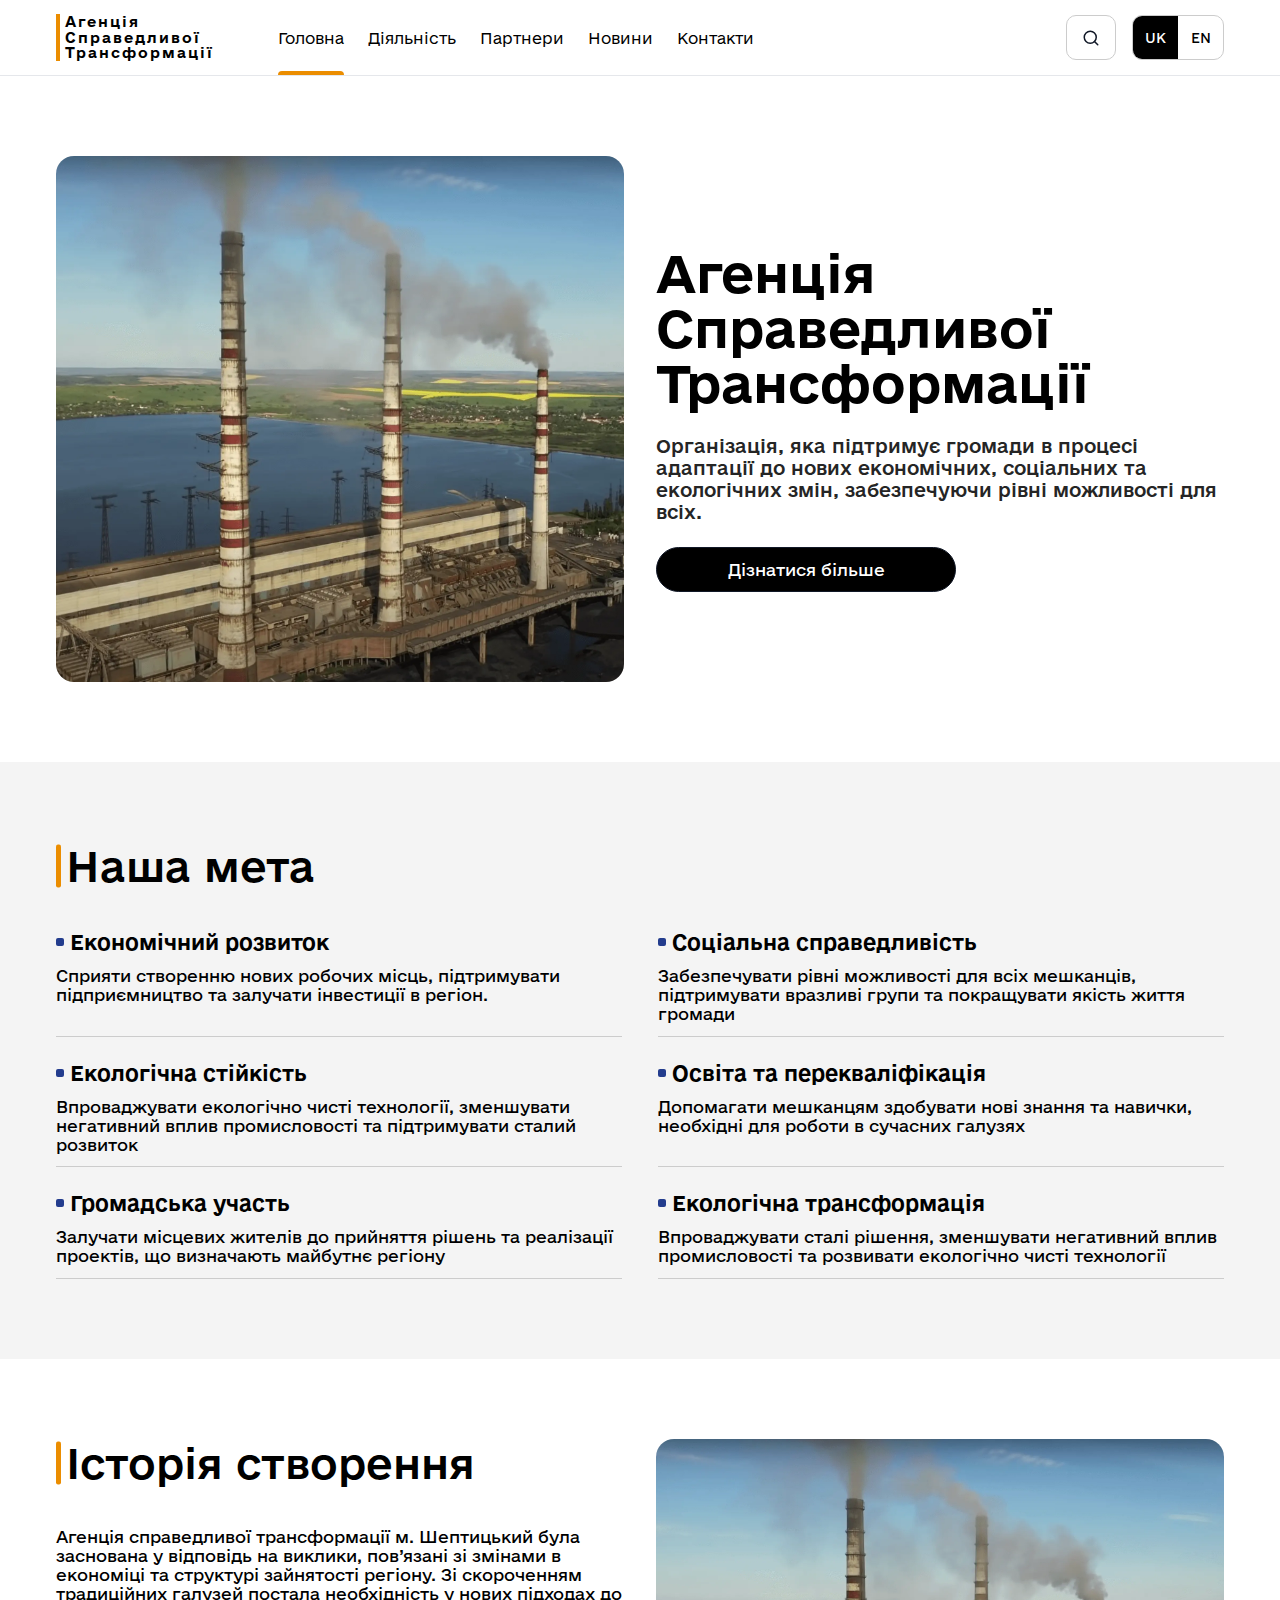
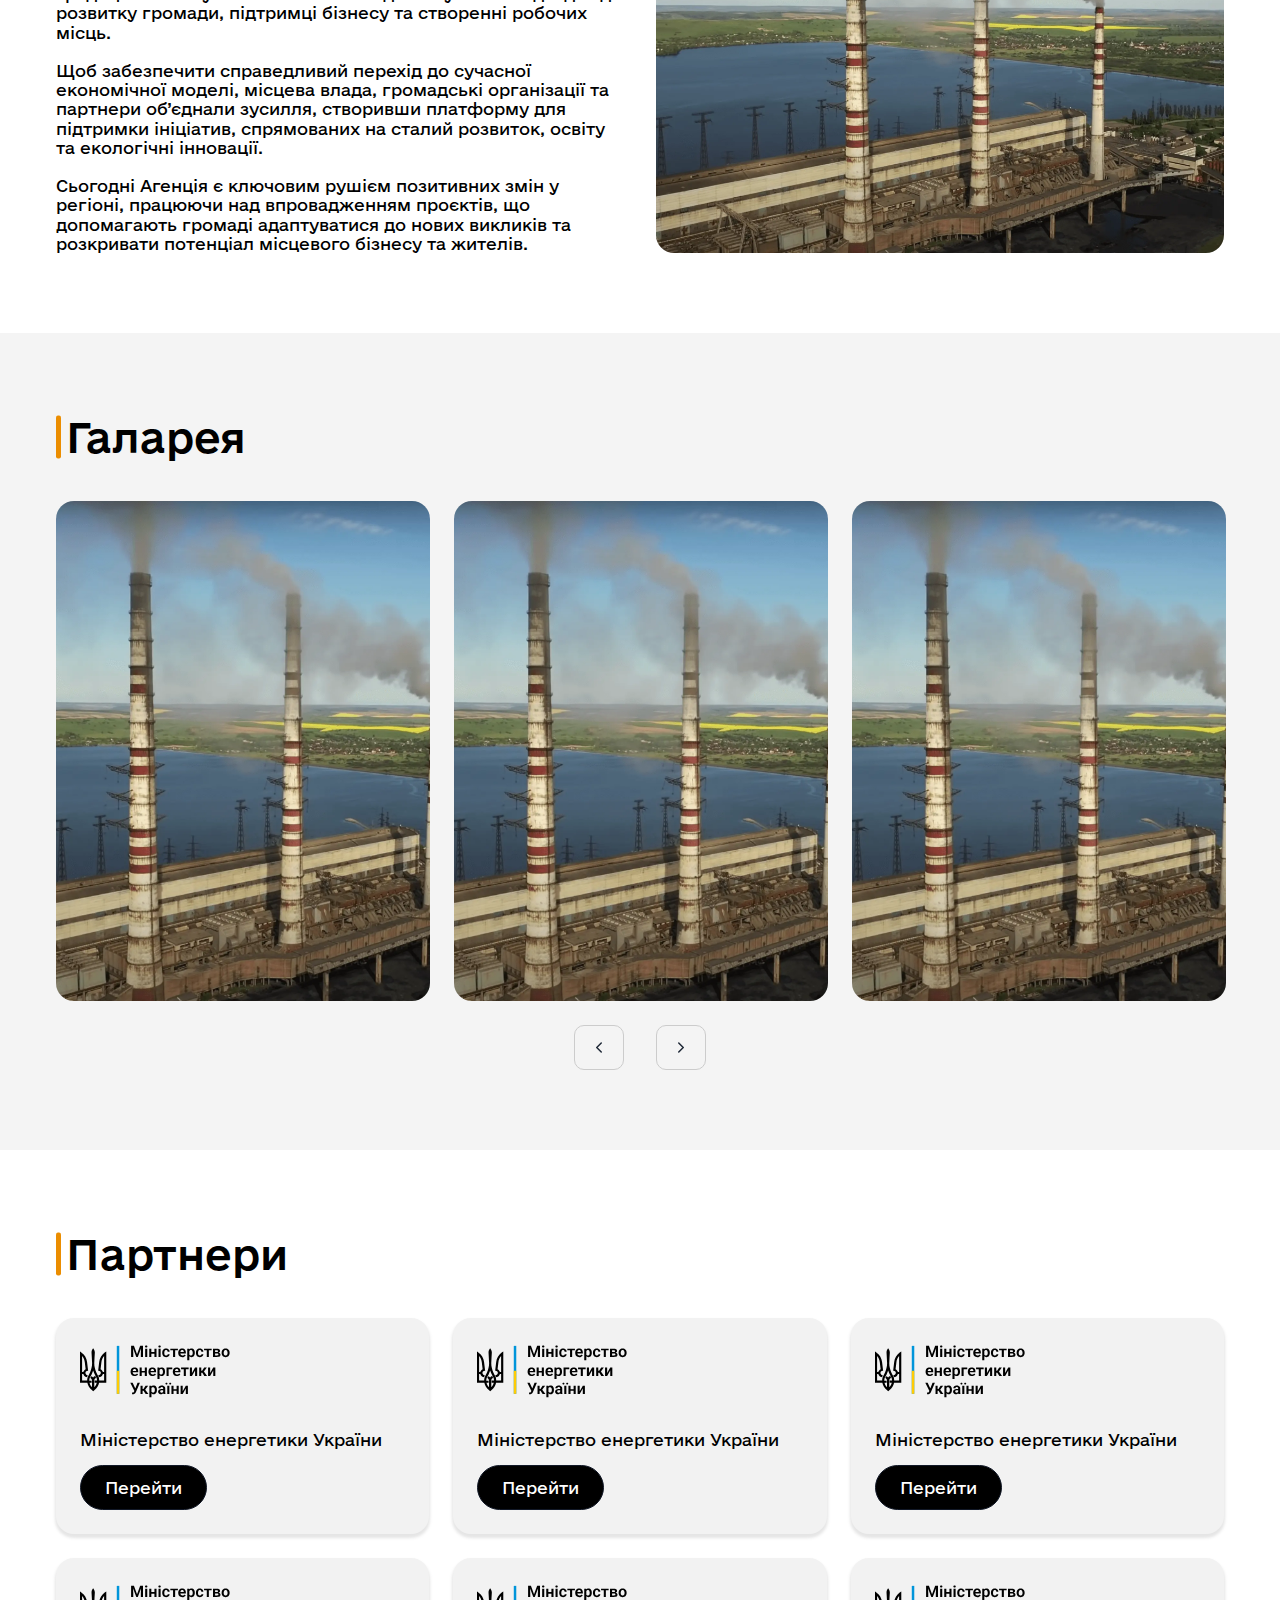
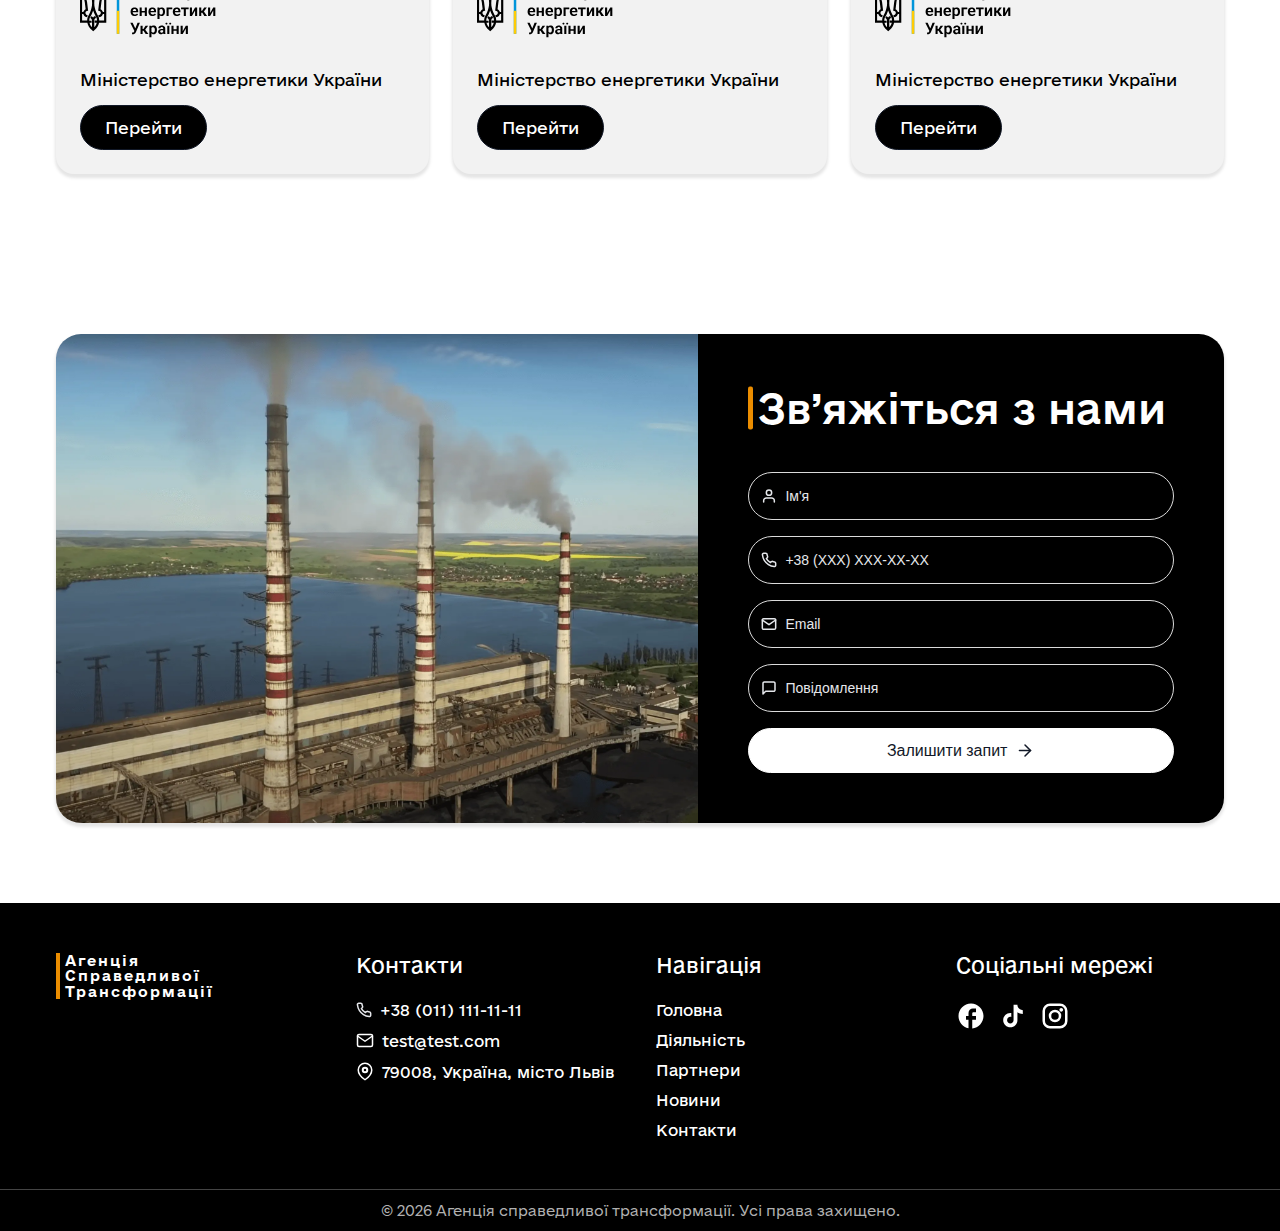
==== index.html @ e2fb33da "+" ====
<!DOCTYPE html>
<html lang="en">
  <head>
    <meta charset="UTF-8" />
    <meta name="viewport" content="width=device-width, initial-scale=1.0" />
    <title>Document</title>
    <link rel="stylesheet" href="./css/main.css" />
    <link
      rel="stylesheet"
      href="https://cdn.jsdelivr.net/npm/@fancyapps/ui@5.0/dist/fancybox/fancybox.css"
    />
  </head>
  <body>
    <header class="header">
      <div class="search-banner">
        <div class="container">
          <form action="">
            <input type="text" placeholder="Введіть ключові слова" />
            <button type="submit">
              <img src="./img/search.svg" alt="" />
            </button>
          </form>
          <div class="close">
            <svg
              xmlns="http://www.w3.org/2000/svg"
              x="0px"
              y="0px"
              width="20"
              height="20"
              viewBox="0 0 50 50"
            >
              <path
                d="M 7.71875 6.28125 L 6.28125 7.71875 L 23.5625 25 L 6.28125 42.28125 L 7.71875 43.71875 L 25 26.4375 L 42.28125 43.71875 L 43.71875 42.28125 L 26.4375 25 L 43.71875 7.71875 L 42.28125 6.28125 L 25 23.5625 Z"
              ></path>
            </svg>
          </div>
        </div>
      </div>
      <div class="container">
        <div class="header-container">
          <div class="left">
            <a href="index.html" class="header-logo">
              Агенція <br />
              Cправедливої <br />
              Трансформації
            </a>
            <nav class="header-nav">
              <ul class="nav-list">
                <li class="nav-item current">
                  <a href="index.html" class="nav-link">Головна</a>
                </li>
                <li class="nav-item">
                  <a href="catalog.html" class="nav-link">Діяльність</a>
                </li>
                <li class="nav-item">
                  <a href="about.html" class="nav-link">Партнери</a>
                </li>
                <li class="nav-item">
                  <a href="about.html" class="nav-link">Новини</a>
                </li>
                <li class="nav-item">
                  <a href="about.html" class="nav-link">Контакти</a>
                </li>
              </ul>
              <div class="mobile-bottom">
                <div class="language-choose">
                  <a href="#" class="lang current">UK</a>
                  <a href="#" class="lang">EN</a>
                </div>
              </div>
            </nav>
          </div>
          <div class="right">
            <button class="search_btn">
              <img src="./img/search.svg" alt="" />
            </button>

            <div class="language-choose">
              <a href="#" class="lang current">UK</a>
              <a href="#" class="lang">EN</a>
            </div>
            <div class="burger-menu">
              <span></span>
            </div>
          </div>
        </div>
      </div>
    </header>
    <section class="hero">
      <div class="container">
        <div
          class="img-card"
          style="background-image: url('./img/hero-img.webp')"
        ></div>
        <div class="right">
          <h2 class="hero-title">
            Агенція <br />
            Справедливої <br />
            Трансформації
          </h2>
          <p class="text_18">
            Організація, яка підтримує громади в процесі адаптації до нових
            економічних, соціальних та екологічних змін, забезпечуючи рівні
            можливості для всіх.
          </p>
          <a href="#" class="btn">Дізнатися більше</a>
        </div>
      </div>
    </section>
    <section class="goal">
      <div class="container">
        <h2 class="section-title">Наша мета</h2>
        <div class="goal-list">
          <div class="goal-item">
            <p class="goal-title title_20">Економічний розвиток</p>
            <p class="goal-txt text_16">
              Сприяти створенню нових робочих місць, підтримувати підприємництво
              та залучати інвестиції в регіон.
            </p>
          </div>
          <div class="goal-item">
            <p class="goal-title title_20">Соціальна справедливість</p>
            <p class="goal-txt text_16">
              Забезпечувати рівні можливості для всіх мешканців, підтримувати
              вразливі групи та покращувати якість життя громади
            </p>
          </div>
          <div class="goal-item">
            <p class="goal-title title_20">Екологічна стійкість</p>
            <p class="goal-txt text_16">
              Впроваджувати екологічно чисті технології, зменшувати негативний
              вплив промисловості та підтримувати сталий розвиток
            </p>
          </div>
          <div class="goal-item">
            <p class="goal-title title_20">Освіта та перекваліфікація</p>
            <p class="goal-txt text_16">
              Допомагати мешканцям здобувати нові знання та навички, необхідні
              для роботи в сучасних галузях
            </p>
          </div>
          <div class="goal-item">
            <p class="goal-title title_20">Громадська участь</p>
            <p class="goal-txt text_16">
              Залучати місцевих жителів до прийняття рішень та реалізації
              проектів, що визначають майбутнє регіону
            </p>
          </div>
          <div class="goal-item">
            <p class="goal-title title_20">Екологічна трансформація</p>
            <p class="goal-txt text_16">
              Впроваджувати сталі рішення, зменшувати негативний вплив
              промисловості та розвивати екологічно чисті технології
            </p>
          </div>
        </div>
      </div>
    </section>
    <section class="history">
      <div class="container">
        <div class="left">
          <h2 class="section-title">Історія створення</h2>
          <p class="text_16">
            Агенція справедливої трансформації м. Шептицький була заснована у
            відповідь на виклики, пов’язані зі змінами в економіці та структурі
            зайнятості регіону. Зі скороченням традиційних галузей постала
            необхідність у нових підходах до розвитку громади, підтримці бізнесу
            та створенні робочих місць. <br /><br />
            Щоб забезпечити справедливий перехід до сучасної економічної моделі,
            місцева влада, громадські організації та партнери об’єднали зусилля,
            створивши платформу для підтримки ініціатив, спрямованих на сталий
            розвиток, освіту та екологічні інновації. <br /><br />
            Сьогодні Агенція є ключовим рушієм позитивних змін у регіоні,
            працюючи над впровадженням проєктів, що допомагають громаді
            адаптуватися до нових викликів та розкривати потенціал місцевого
            бізнесу та жителів.
          </p>
        </div>
        <div
          class="img-card"
          style="background-image: url('./img/hero-img.webp')"
        ></div>
      </div>
    </section>
    <section class="gallery">
      <div class="container">
        <h2 class="section-title">Галарея</h2>
        <div class="gallery-list">
          <a
            href="./img/hero-img.webp"
            data-fancybox="gallery"
            class="gallery-item"
          >
            <img src="./img/hero-img.webp" alt="" />
          </a>
          <a
            href="./img/hero-img.webp"
            data-fancybox="gallery"
            class="gallery-item"
          >
            <img src="./img/hero-img.webp" alt="" />
          </a>
          <a
            href="./img/hero-img.webp"
            data-fancybox="gallery"
            class="gallery-item"
          >
            <img src="./img/hero-img.webp" alt="" />
          </a>
          <a
            href="./img/hero-img.webp"
            data-fancybox="gallery"
            class="gallery-item"
          >
            <img src="./img/hero-img.webp" alt="" />
          </a>
        </div>
        <div class="slider-navigation">
          <div class="prev">
            <svg
              xmlns="http://www.w3.org/2000/svg"
              width="18"
              height="19"
              viewBox="0 0 18 19"
              fill="none"
            >
              <path
                d="M11.25 14L6.75 9.5L11.25 5"
                stroke="#1F2937"
                stroke-width="1.5"
                stroke-linecap="round"
                stroke-linejoin="round"
              />
            </svg>
          </div>
          <div class="next">
            <svg
              xmlns="http://www.w3.org/2000/svg"
              width="18"
              height="19"
              viewBox="0 0 18 19"
              fill="none"
            >
              <path
                d="M6.75 14L11.25 9.5L6.75 5"
                stroke="#1F2937"
                stroke-width="1.5"
                stroke-linecap="round"
                stroke-linejoin="round"
              />
            </svg>
          </div>
        </div>
      </div>
    </section>
    <section class="partners">
      <div class="container">
        <h2 class="section-title">Партнери</h2>
        <div class="partners-list">
          <div class="partners-item">
            <div class="icon">
              <img src="./img/logo-meu-black-ua.svg" alt="" />
            </div>
            <p class="title_18">Міністерство енергетики України</p>
            <a href="" class="btn">Перейти</a>
          </div>
          <div class="partners-item">
            <div class="icon">
              <img src="./img/logo-meu-black-ua.svg" alt="" />
            </div>
            <p class="title_18">Міністерство енергетики України</p>
            <a href="" class="btn">Перейти</a>
          </div>
          <div class="partners-item">
            <div class="icon">
              <img src="./img/logo-meu-black-ua.svg" alt="" />
            </div>
            <p class="title_18">Міністерство енергетики України</p>
            <a href="" class="btn">Перейти</a>
          </div>
          <div class="partners-item">
            <div class="icon">
              <img src="./img/logo-meu-black-ua.svg" alt="" />
            </div>
            <p class="title_18">Міністерство енергетики України</p>
            <a href="" class="btn">Перейти</a>
          </div>
          <div class="partners-item">
            <div class="icon">
              <img src="./img/logo-meu-black-ua.svg" alt="" />
            </div>
            <p class="title_18">Міністерство енергетики України</p>
            <a href="" class="btn">Перейти</a>
          </div>
          <div class="partners-item">
            <div class="icon">
              <img src="./img/logo-meu-black-ua.svg" alt="" />
            </div>
            <p class="title_18">Міністерство енергетики України</p>
            <a href="" class="btn">Перейти</a>
          </div>
        </div>
      </div>
    </section>
    <section class="contactUs">
      <div class="container">
        <div class="wrapper">
          <div
            class="img-card"
            style="background-image: url(./img/hero-img.webp)"
          ></div>
          <div class="form-wrapper">
            <h2 class="section-title">Зв’яжіться з нами</h2>
            <form action="" class="contactForm" id="main-form">
              <div class="input-wrapper">
                <input
                  type="text"
                  placeholder="Ім'я"
                  name="name"
                  id="name"
                  required
                />
                <svg
                  xmlns="http://www.w3.org/2000/svg"
                  width="16"
                  height="16"
                  viewBox="0 0 16 16"
                  fill="none"
                >
                  <path
                    d="M13.3327 14V12.6667C13.3327 11.9594 13.0517 11.2811 12.5516 10.781C12.0515 10.281 11.3733 10 10.666 10H5.33268C4.62544 10 3.94716 10.281 3.44706 10.781C2.94697 11.2811 2.66602 11.9594 2.66602 12.6667V14"
                    stroke="#E5E7EB"
                    stroke-width="1.5"
                    stroke-linecap="round"
                    stroke-linejoin="round"
                  />
                  <path
                    d="M8.00065 7.33333C9.47341 7.33333 10.6673 6.13943 10.6673 4.66667C10.6673 3.19391 9.47341 2 8.00065 2C6.52789 2 5.33398 3.19391 5.33398 4.66667C5.33398 6.13943 6.52789 7.33333 8.00065 7.33333Z"
                    stroke="#E5E7EB"
                    stroke-width="1.5"
                    stroke-linecap="round"
                    stroke-linejoin="round"
                  />
                </svg>
              </div>
              <div class="input-wrapper">
                <input
                  type="tel"
                  name="phone"
                  id="tel"
                  class="phoneInput"
                  required
                  placeholder="+38 (XXX) XXX-XX-XX"
                />
                <svg
                  xmlns="http://www.w3.org/2000/svg"
                  width="16"
                  height="16"
                  viewBox="0 0 16 16"
                  fill="none"
                >
                  <path
                    d="M14.6669 11.28V13.28C14.6677 13.4657 14.6297 13.6494 14.5553 13.8195C14.4809 13.9897 14.3718 14.1424 14.235 14.2679C14.0982 14.3934 13.9367 14.489 13.7608 14.5485C13.5849 14.6079 13.3985 14.63 13.2136 14.6133C11.1622 14.3904 9.19161 13.6894 7.46028 12.5667C5.8495 11.5431 4.48384 10.1774 3.46028 8.56665C2.3336 6.82745 1.63244 4.84731 1.41361 2.78665C1.39695 2.60229 1.41886 2.41649 1.47795 2.24107C1.53703 2.06564 1.63199 1.90444 1.75679 1.76773C1.88159 1.63102 2.03348 1.52179 2.20281 1.447C2.37213 1.37221 2.55517 1.33349 2.74028 1.33332H4.74028C5.06382 1.33013 5.37748 1.4447 5.62279 1.65567C5.8681 1.86664 6.02833 2.15961 6.07361 2.47998C6.15803 3.12003 6.31458 3.74847 6.54028 4.35332C6.62998 4.59193 6.64939 4.85126 6.59622 5.10057C6.54305 5.34988 6.41952 5.57872 6.24028 5.75998L5.39361 6.60665C6.34265 8.27568 7.72458 9.65761 9.39361 10.6067L10.2403 9.75998C10.4215 9.58074 10.6504 9.45722 10.8997 9.40405C11.149 9.35088 11.4083 9.37029 11.6469 9.45998C12.2518 9.68568 12.8802 9.84224 13.5203 9.92665C13.8441 9.97234 14.1399 10.1355 14.3513 10.385C14.5627 10.6345 14.6751 10.953 14.6669 11.28Z"
                    stroke="#E5E7EB"
                    stroke-width="1.5"
                    stroke-linecap="round"
                    stroke-linejoin="round"
                  />
                </svg>
              </div>
              <div class="input-wrapper">
                <input
                  id="email"
                  class="input"
                  autocomplete="off"
                  type="text"
                  placeholder="Email"
                />
                <svg
                  xmlns="http://www.w3.org/2000/svg"
                  width="16"
                  height="16"
                  viewBox="0 0 16 16"
                  fill="none"
                >
                  <path
                    d="M2.66732 2.66675H13.334C14.0673 2.66675 14.6673 3.26675 14.6673 4.00008V12.0001C14.6673 12.7334 14.0673 13.3334 13.334 13.3334H2.66732C1.93398 13.3334 1.33398 12.7334 1.33398 12.0001V4.00008C1.33398 3.26675 1.93398 2.66675 2.66732 2.66675Z"
                    stroke="#E5E7EB"
                    stroke-width="1.5"
                    stroke-linecap="round"
                    stroke-linejoin="round"
                  />
                  <path
                    d="M14.6673 4L8.00065 8.66667L1.33398 4"
                    stroke="#E5E7EB"
                    stroke-width="1.5"
                    stroke-linecap="round"
                    stroke-linejoin="round"
                  />
                </svg>
              </div>
              <div class="input-wrapper">
                <input type="text" placeholder="Повідомлення" />
                <svg
                  xmlns="http://www.w3.org/2000/svg"
                  width="16"
                  height="16"
                  viewBox="0 0 16 16"
                  fill="none"
                >
                  <path
                    d="M14 10C14 10.3536 13.8595 10.6928 13.6095 10.9428C13.3594 11.1929 13.0203 11.3333 12.6667 11.3333H4.66667L2 14V3.33333C2 2.97971 2.14048 2.64057 2.39052 2.39052C2.64057 2.14048 2.97971 2 3.33333 2H12.6667C13.0203 2 13.3594 2.14048 13.6095 2.39052C13.8595 2.64057 14 2.97971 14 3.33333V10Z"
                    stroke="#E5E7EB"
                    stroke-width="1.5"
                    stroke-linecap="round"
                    stroke-linejoin="round"
                  />
                </svg>
              </div>
              <button class="btn white" type="submit">
                Залишити запит
                <svg
                  xmlns="http://www.w3.org/2000/svg"
                  width="20"
                  height="19"
                  viewBox="0 0 20 19"
                  fill="none"
                >
                  <path
                    d="M4.45898 9.5H15.5423"
                    stroke="#111827"
                    stroke-width="1.5"
                    stroke-linecap="round"
                    stroke-linejoin="round"
                  />
                  <path
                    d="M10 3.95825L15.5417 9.49992L10 15.0416"
                    stroke="#111827"
                    stroke-width="1.5"
                    stroke-linecap="round"
                    stroke-linejoin="round"
                  />
                </svg>
              </button>
            </form>
          </div>
        </div>
      </div>
    </section>
    <footer class="footer">
      <div class="container">
        <div class="wrapper">
          <div class="col">
            <a href="index.html" class="logo">
              Агенція <br />
              Cправедливої <br />
              Трансформації
            </a>
          </div>
          <div class="col">
            <p class="title_18">Контакти</p>
            <div class="contact-list list">
              <a href="tel:7987654654" class="contact-item"
                ><img src="./img/phone.svg" alt="" /> +38 (011) 111-11-11</a
              >
              <a href="mailto:test@test.com" class="contact-item"
                ><img src="./img/mail.svg" alt="" /> test@test.com</a
              >
              <a href="#" class="contact-item"
                ><img src="./img/pin.svg" alt="" />79008, Україна, місто
                Львів</a
              >
            </div>
          </div>
          <div class="col">
            <p class="title_18">Навігація</p>
            <div class="footer-nav list">
              <a href="index.html" class="footer-nav_link">Головна</a
              ><a href="activity.html" class="footer-nav_link">Діяльність</a
              ><a href="partners.html" class="footer-nav_link">Партнери</a
              ><a href="news.html" class="footer-nav_link">Новини</a>
              <a href="contacts.html" class="footer-nav_link">Контакти</a>
            </div>
          </div>
          <div class="col">
            <p class="title_18">Соціальні мережі</p>
            <div class="soc-list">
              <a href="#" class="soc-item">
                <img src="./img/facebook.svg" alt="" />
              </a>
              <a href="#" class="soc-item">
                <img src="./img/tiktok.svg" alt="" />
              </a>
              <a href="#" class="soc-item">
                <img src="./img/instagram.svg" alt="" />
              </a>
            </div>
          </div>
        </div>
      </div>
      <div class="copyright">
        © <span class="copyright-year"></span> Агенція справедливої
        трансформації. Усі права захищено.
      </div>
    </footer>
    <script src="./js/jquery.min.js"></script>
    <script src="./js/slick.min.js"></script>
    <script src="./js/just-validate.production.min.js"></script>
    <script src="./js/fancybox.umd.js"></script>
    <script src="./js/main.js"></script>
  </body>
</html>
---- css/main.css ----
@charset "UTF-8";
@font-face {
  font-family: "e-Ukraine";
  src: url("../fonts/e-Ukraine/e-Ukraine-Regular.otf") format("opentype");
  font-weight: normal;
  font-style: normal;
}
@font-face {
  font-family: "e-Ukraine";
  src: url("../fonts/e-Ukraine/e-Ukraine-Bold.otf") format("opentype");
  font-weight: bold;
  font-style: normal;
}
@font-face {
  font-family: "e-Ukraine";
  src: url("../fonts/e-Ukraine/e-Ukraine-Light.otf") format("opentype");
  font-weight: 300;
  font-style: normal;
}
@font-face {
  font-family: "e-Ukraine";
  src: url("../fonts/e-Ukraine/e-Ukraine-Medium.otf") format("opentype");
  font-weight: 500;
  font-style: normal;
}
@font-face {
  font-family: "e-Ukraine";
  src: url("../fonts/e-Ukraine/e-Ukraine-Thin.otf") format("opentype");
  font-weight: 100;
  font-style: normal;
}
@font-face {
  font-family: "e-Ukraine";
  src: url("../fonts/e-Ukraine/e-Ukraine-UltraLight.otf") format("opentype");
  font-weight: 200;
  font-style: normal;
}
/* Підключаємо шрифти e-Ukraine Head */
@font-face {
  font-family: "e-Ukraine Head";
  src: url("../fonts/e-Ukraine Head/e-UkraineHead-Regular.otf") format("opentype");
  font-weight: normal;
  font-style: normal;
}
@font-face {
  font-family: "e-Ukraine Head";
  src: url("../fonts/e-Ukraine Head/e-UkraineHead-Bold.otf") format("opentype");
  font-weight: bold;
  font-style: normal;
}
@font-face {
  font-family: "e-Ukraine Head";
  src: url("../fonts/e-Ukraine Head/e-UkraineHead-Light.otf") format("opentype");
  font-weight: 300;
  font-style: normal;
}
@font-face {
  font-family: "e-Ukraine Head";
  src: url("../fonts/e-Ukraine Head/e-UkraineHead-Medium.otf") format("opentype");
  font-weight: 500;
  font-style: normal;
}
@font-face {
  font-family: "e-Ukraine Head";
  src: url("../fonts/e-Ukraine Head/e-UkraineHead-Thin.otf") format("opentype");
  font-weight: 100;
  font-style: normal;
}
@font-face {
  font-family: "e-Ukraine Head";
  src: url("../fonts/e-Ukraine Head/e-UkraineHead-UltraLight.otf") format("opentype");
  font-weight: 200;
  font-style: normal;
}
:root {
  --accent-color1: #eb8d00;
  --accent-color2: #000;
  --blue: #243052;
}

*,
::before,
::after {
  -webkit-box-sizing: border-box;
          box-sizing: border-box;
}

html {
  scroll-behavior: smooth;
}
html.lock {
  overflow: hidden;
}

body {
  font-family: "e-Ukraine", sans-serif;
  margin: 0;
  overflow-x: hidden;
  background-color: #fff;
  min-height: 100vh;
}
body.lock {
  overflow: hidden;
}

ul,
ol {
  list-style: none;
  margin: 0;
  padding: 0;
}

p {
  padding: 0;
  margin: 0;
  cursor: default;
}

a {
  text-decoration: none;
  cursor: pointer;
}

h1,
h2,
h3 {
  margin: 0;
  font-family: inherit;
}

img {
  display: block;
}

.container {
  max-width: 1424px;
  width: 100%;
  padding: 0px 56px;
  margin: 0 auto;
}
@media screen and (max-width: 1024px) {
  .container {
    padding: 0px 32px;
  }
}
@media screen and (max-width: 768px) {
  .container {
    padding: 0px 16px;
  }
}

section {
  padding: 80px 0;
}
@media screen and (max-width: 1024px) {
  section {
    padding: 60px 0;
  }
}
@media screen and (max-width: 768px) {
  section {
    padding: 48px 0;
  }
}

.btn {
  background-color: #000000;
  color: #fff;
  font-size: 16px;
  font-style: normal;
  font-weight: 400;
  line-height: normal;
  padding: 12px 24px;
  border-radius: 100px;
  display: -webkit-box;
  display: -ms-flexbox;
  display: flex;
  -webkit-box-pack: center;
      -ms-flex-pack: center;
          justify-content: center;
  -webkit-box-align: center;
      -ms-flex-align: center;
          align-items: center;
  text-align: center;
  gap: 8px;
  -webkit-transition: all 0.1s linear;
  transition: all 0.1s linear;
  border: 1px solid #111827;
  cursor: pointer;
}
.btn path {
  -webkit-transition: all 0.1s linear;
  transition: all 0.1s linear;
}
.btn:hover {
  background-color: #fff;
  color: #111827;
}
.btn:hover path {
  stroke: #111827;
}
.btn.white {
  background-color: #fff;
  color: #111827;
  border: 1px solid #fff;
}
.btn.white:hover {
  background-color: transparent;
  color: #fff;
}
.btn.white:hover path {
  stroke: #fff;
}
.btn.clear {
  background-color: transparent;
  color: #111827;
  border: 1px solid #111827;
  font-weight: 600;
}
.btn.clear:hover {
  background-color: 111827;
  color: #fff;
}
.btn.clear:hover path {
  stroke: #fff;
}

.slider-navigation {
  display: -webkit-box;
  display: -ms-flexbox;
  display: flex;
  gap: 32px;
  -webkit-box-pack: center;
      -ms-flex-pack: center;
          justify-content: center;
  -webkit-box-align: center;
      -ms-flex-align: center;
          align-items: center;
  margin-top: 24px;
}
@media screen and (max-width: 768px) {
  .slider-navigation {
    -webkit-box-pack: justify;
        -ms-flex-pack: justify;
            justify-content: space-between;
  }
}
.slider-navigation .prev,
.slider-navigation .next {
  width: 50px;
  height: 45px;
  background-color: rgba(255, 255, 255, 0);
  border-radius: 10px;
  display: -webkit-box;
  display: -ms-flexbox;
  display: flex;
  -webkit-box-align: center;
      -ms-flex-align: center;
          align-items: center;
  -webkit-box-pack: center;
      -ms-flex-pack: center;
          justify-content: center;
  cursor: pointer;
  border: 1px solid #ccc;
  -webkit-transition: all 0.1s linear;
  transition: all 0.1s linear;
}
.slider-navigation .prev:hover,
.slider-navigation .next:hover {
  border: 1px solid #000000;
}
.slider {
  position: relative;
}

/* Слайдер */
/* Слайдер запущен */
/* Слайдер с точками */
/* Ограничивающая оболочка */
.slick-list {
  overflow: hidden;
}

/* Лента слайдов */
.slick-track {
  display: -webkit-box;
  display: -ms-flexbox;
  display: flex;
}

/* Слайд */
/* Слайд активный (показывается) */
/* Слайд основной */
/* Слайд по центру */
/* Клонированный слайд */
/* Стрелка */
/* Стрелка влево */
/* Стрелка вправо */
/* Стрелка не активная */
.slick-dots {
  display: -webkit-box;
  display: -ms-flexbox;
  display: flex;
  gap: 8px;
  -webkit-box-pack: center;
      -ms-flex-pack: center;
          justify-content: center;
}

.slick-dots li {
  height: 12px;
}

.slick-dots button {
  font-size: 0;
  width: 12px;
  height: 12px;
  padding: 0;
  background-color: #e1e1e1;
  border: 1px solid #ffffff;
  display: block;
  border-radius: 50%;
}

/* Активная точка */
.slick-dots li.slick-active button {
  background-color: var(--accent-color1);
}

.text_18 {
  font-size: 18px;
  font-weight: 500;
  color: #252525;
  line-height: normal;
}

.text_16 {
  font-size: 16px;
  line-height: 120%;
}

.title_20 {
  font-size: 20px;
  font-weight: 500;
}
@media screen and (max-width: 768px) {
  .title_20 {
    font-size: 18px;
  }
}

.section-title {
  font-size: 40px;
  font-weight: 500;
  position: relative;
  padding-left: 10px;
  margin-bottom: 40px;
}
@media screen and (max-width: 768px) {
  .section-title {
    margin-bottom: 32px;
  }
}
.section-title::before {
  content: "";
  width: 5px;
  height: 90%;
  background-color: var(--accent-color1);
  position: absolute;
  left: 0;
  top: 50%;
  -webkit-transform: translateY(-50%);
          transform: translateY(-50%);
  border-radius: 2px;
}
@media screen and (max-width: 768px) {
  .section-title {
    font-size: 28px;
  }
  .section-title::before {
    width: 4px;
  }
}

.header {
  position: sticky;
  top: 0;
  width: 100%;
  background: #fff;
  -webkit-backdrop-filter: blur(16px);
          backdrop-filter: blur(16px);
  z-index: 1000;
  -webkit-transition: all 0.5s ease;
  transition: all 0.5s ease;
  border-bottom: 1px solid var(--Grey-Grey-48, #e5e7eb);
}
.header .search-banner {
  background-color: #161616;
  max-height: 0px;
  overflow: hidden;
  padding: 0;
  -webkit-transition: all 0.4s linear;
  transition: all 0.4s linear;
}
.header .search-banner.open {
  max-height: 100px;
  padding: 0;
  padding: 12px 0;
}
.header .search-banner .container {
  display: -webkit-box;
  display: -ms-flexbox;
  display: flex;
  -webkit-box-pack: center;
      -ms-flex-pack: center;
          justify-content: center;
  -webkit-box-align: center;
      -ms-flex-align: center;
          align-items: center;
  position: relative;
}
.header .search-banner .container form {
  display: -webkit-box;
  display: -ms-flexbox;
  display: flex;
  -webkit-box-pack: center;
      -ms-flex-pack: center;
          justify-content: center;
  display: flex;
  width: 100%;
}
@media screen and (max-width: 1024px) {
  .header .search-banner .container form {
    -webkit-box-pack: start;
        -ms-flex-pack: start;
            justify-content: flex-start;
  }
}
.header .search-banner .container form input {
  border: 0;
  border-radius: 10px 0 0 10px;
  padding: 0 16px;
  width: 100%;
  max-width: 500px;
}
.header .search-banner .container form input::-webkit-input-placeholder {
  color: #717171;
  font-family: inherit;
  font-size: 14px;
}
.header .search-banner .container form input::-moz-placeholder {
  color: #717171;
  font-family: inherit;
  font-size: 14px;
}
.header .search-banner .container form input:-ms-input-placeholder {
  color: #717171;
  font-family: inherit;
  font-size: 14px;
}
.header .search-banner .container form input::-ms-input-placeholder {
  color: #717171;
  font-family: inherit;
  font-size: 14px;
}
.header .search-banner .container form input::placeholder {
  color: #717171;
  font-family: inherit;
  font-size: 14px;
}
@media screen and (max-width: 1024px) {
  .header .search-banner .container form input {
    width: 75%;
  }
}
.header .search-banner .container form button {
  height: 40px;
  width: 40px;
  padding: 0;
  border: 0;
  display: -webkit-box;
  display: -ms-flexbox;
  display: flex;
  -webkit-box-align: center;
      -ms-flex-align: center;
          align-items: center;
  -webkit-box-pack: center;
      -ms-flex-pack: center;
          justify-content: center;
  background-color: #ebebeb;
  cursor: pointer;
  border-radius: 0 10px 10px 0;
}
.header .search-banner .container .close {
  width: 40px;
  height: 40px;
  display: -webkit-box;
  display: -ms-flexbox;
  display: flex;
  -webkit-box-align: center;
      -ms-flex-align: center;
          align-items: center;
  -webkit-box-pack: center;
      -ms-flex-pack: center;
          justify-content: center;
  position: absolute;
  cursor: pointer;
  right: 56px;
  border: 1px solid rgba(255, 255, 255, 0.4549019608);
  border-radius: 10px;
}
.header .search-banner .container .close svg {
  fill: #fff;
}
@media screen and (max-width: 1024px) {
  .header .search-banner .container .close {
    right: 16px;
  }
}
.header .header-container {
  display: -webkit-box;
  display: -ms-flexbox;
  display: flex;
  -webkit-box-align: center;
      -ms-flex-align: center;
          align-items: center;
  -webkit-box-pack: justify;
      -ms-flex-pack: justify;
          justify-content: space-between;
  height: 75px;
}
@media screen and (max-width: 1024px) {
  .header .header-container {
    height: 70px;
  }
}
.header .left {
  display: -webkit-box;
  display: -ms-flexbox;
  display: flex;
  -webkit-box-align: center;
      -ms-flex-align: center;
          align-items: center;
  gap: 64px;
  height: 100%;
}
.header .header-logo {
  color: #000;
  font-size: 14px;
  line-height: 110%;
  border-left: 4px solid var(--accent-color1);
  padding-left: 5px;
  font-weight: 600;
  letter-spacing: 2px;
}
@media screen and (max-width: 768px) {
  .header .header-logo {
    font-size: 12px;
  }
}
.header .header-nav {
  height: 100%;
}
@media screen and (max-width: 1024px) {
  .header .header-nav {
    position: fixed;
    top: 105px;
    left: 0;
    width: 100%;
    background-color: #fff;
    height: calc(100vh - 105px);
    padding: 40px 24px;
    -webkit-transition: all 0.2s linear;
    transition: all 0.2s linear;
    display: none;
    z-index: 10001;
  }
}
@media screen and (max-width: 1024px) and (max-width: 768px) {
  .header .header-nav {
    height: calc(100vh - 70px);
    top: 70px;
  }
}
@media screen and (max-width: 1024px) {
  .header .header-nav.active {
    display: block;
  }
}
.header .header-nav .mobile-bottom {
  display: none;
}
@media screen and (max-width: 1024px) {
  .header .header-nav .mobile-bottom {
    display: -webkit-box;
    display: -ms-flexbox;
    display: flex;
    -webkit-box-orient: vertical;
    -webkit-box-direction: normal;
        -ms-flex-direction: column;
            flex-direction: column;
    margin-top: 50px;
    gap: 16px;
  }
}
.header .nav-list {
  display: -webkit-box;
  display: -ms-flexbox;
  display: flex;
  -webkit-box-align: center;
      -ms-flex-align: center;
          align-items: center;
  gap: 24px;
  height: 100%;
}
@media screen and (max-width: 1024px) {
  .header .nav-list {
    -webkit-box-orient: vertical;
    -webkit-box-direction: normal;
        -ms-flex-direction: column;
            flex-direction: column;
    height: auto;
    -webkit-box-align: start;
        -ms-flex-align: start;
            align-items: flex-start;
    gap: 0;
  }
}
.header .nav-item {
  height: 100%;
  position: relative;
}
.header .nav-item.current::after {
  height: 4px;
}
.header .nav-item path {
  stroke: #fff;
}
@media screen and (max-width: 1024px) {
  .header .nav-item path {
    stroke: #333;
  }
}
.header .nav-item::after {
  content: "";
  position: absolute;
  bottom: 0;
  left: 0;
  width: 100%;
  height: 0px;
  background-color: var(--accent-color1);
  -webkit-transition: all 0.1s linear;
  transition: all 0.1s linear;
  border-radius: 4px 4px 0 0;
}
.header .nav-item:hover::after {
  height: 4px;
}
@media screen and (max-width: 1024px) {
  .header .nav-item {
    padding: 18px 0;
    width: 100%;
    color: #111827;
    font-size: 20px;
    font-style: normal;
    font-weight: 500;
    line-height: 130%;
  }
  .header .nav-item:first-child {
    padding-top: 0;
  }
  .header .nav-item:last-child {
    padding-bottom: 0;
  }
  .header .nav-item:not(:last-child) {
    border-bottom: 1px solid #e5e7eb;
  }
}
.header .nav-item svg.rotate {
  -webkit-transform: rotate(180deg);
          transform: rotate(180deg);
}
.header .nav-link {
  font-family: "e-Ukraine", sans-serif;
  color: #000000;
  font-size: 15px;
  font-weight: 300;
  cursor: pointer;
  -webkit-transition: all 0.1s linear;
  transition: all 0.1s linear;
  height: 100%;
  display: -webkit-box;
  display: -ms-flexbox;
  display: flex;
  -webkit-box-align: center;
      -ms-flex-align: center;
          align-items: center;
}
.header .nav-link path {
  stroke: #000000;
}
@media screen and (max-width: 1024px) {
  .header .nav-link {
    font-size: 18px;
    color: #333;
  }
}
.header .search_btn {
  min-width: 50px;
  height: 45px;
  display: -webkit-box;
  display: -ms-flexbox;
  display: flex;
  -webkit-box-align: center;
      -ms-flex-align: center;
          align-items: center;
  -webkit-box-pack: center;
      -ms-flex-pack: center;
          justify-content: center;
  border: 1px solid #cccccc;
  background-color: #fff;
  cursor: pointer;
  -webkit-transition: all 0.1s linear;
  transition: all 0.1s linear;
  border-radius: 10px;
}
.header .search_btn:hover {
  border: 1px solid #111827;
}
.header .right {
  display: -webkit-box;
  display: -ms-flexbox;
  display: flex;
  -webkit-box-align: center;
      -ms-flex-align: center;
          align-items: center;
  gap: 16px;
}
.header .right .btn {
  margin-left: 8px;
}
@media screen and (max-width: 768px) {
  .header .right .btn {
    margin: 0;
    -webkit-box-ordinal-group: 2;
        -ms-flex-order: 1;
            order: 1;
  }
}
@media screen and (max-width: 360px) {
  .header .right .btn {
    display: none;
  }
}
@media screen and (max-width: 1024px) {
  .header .right .language-choose {
    display: none;
  }
}
.header .burger-menu {
  padding: 0 16px;
  border: 1px solid #cccccc;
  height: 45px;
  width: 50px;
  display: none;
  border-radius: 10px;
}
@media screen and (max-width: 1024px) {
  .header .burger-menu {
    display: -webkit-box;
    display: -ms-flexbox;
    display: flex;
    -webkit-box-pack: center;
        -ms-flex-pack: center;
            justify-content: center;
    -webkit-box-align: center;
        -ms-flex-align: center;
            align-items: center;
  }
}
@media screen and (max-width: 768px) {
  .header .burger-menu {
    -webkit-box-ordinal-group: 4;
        -ms-flex-order: 3;
            order: 3;
  }
}
.header .burger-menu span {
  min-width: 20px;
  height: 2px;
  background-color: #000;
  border-radius: 1px;
  position: relative;
  display: block;
  -webkit-transition: all 0.1s linear;
  transition: all 0.1s linear;
}
.header .burger-menu span::before, .header .burger-menu span::after {
  content: "";
  width: 20px;
  height: 2px;
  border-radius: 1px;
  position: absolute;
  background-color: #000;
}
.header .burger-menu span::before {
  left: 0;
  top: -6px;
  -webkit-transition: all 0.1s linear;
  transition: all 0.1s linear;
}
.header .burger-menu span::after {
  left: 0;
  bottom: -6px;
  -webkit-transition: all 0.1s linear;
  transition: all 0.1s linear;
}
.header .burger-menu.active span {
  -webkit-transform: rotate(45deg);
          transform: rotate(45deg);
}
.header .burger-menu.active span::before {
  opacity: 0;
}
.header .burger-menu.active span::after {
  bottom: 0;
  -webkit-transform: rotate(-90deg);
          transform: rotate(-90deg);
}
.header .language-choose {
  display: -webkit-box;
  display: -ms-flexbox;
  display: flex;
  height: 45px;
  border: 1px solid #cccccc;
  border-radius: 10px;
  overflow: hidden;
}
.header .lang {
  display: -webkit-box;
  display: -ms-flexbox;
  display: flex;
  -webkit-box-align: center;
      -ms-flex-align: center;
          align-items: center;
  -webkit-box-pack: center;
      -ms-flex-pack: center;
          justify-content: center;
  min-width: 45px;
  font-size: 13px;
  color: #000;
  width: 50%;
}
.header .lang.current {
  background-color: var(--accent-color2);
  color: #fff;
}

.hero .container {
  display: -webkit-box;
  display: -ms-flexbox;
  display: flex;
  gap: 32px;
}
@media screen and (max-width: 768px) {
  .hero .container {
    -webkit-box-orient: vertical;
    -webkit-box-direction: reverse;
        -ms-flex-direction: column-reverse;
            flex-direction: column-reverse;
    gap: 24px;
  }
}
.hero .img-card {
  width: 50%;
  background-color: rgb(176, 176, 176);
  border-radius: 18px;
  background-position: center;
  background-size: cover;
}
@media screen and (max-width: 768px) {
  .hero .img-card {
    width: 100%;
    height: 250px;
  }
}
.hero .right {
  width: 50%;
  display: -webkit-box;
  display: -ms-flexbox;
  display: flex;
  -webkit-box-orient: vertical;
  -webkit-box-direction: normal;
      -ms-flex-direction: column;
          flex-direction: column;
  gap: 24px;
  padding: 90px 0;
}
@media screen and (max-width: 1024px) {
  .hero .right {
    padding: 45px 0;
  }
}
@media screen and (max-width: 768px) {
  .hero .right {
    width: 100%;
    padding: 0;
    gap: 16px;
  }
}
.hero .hero-title {
  font-size: 50px;
  line-height: 110%;
}
@media screen and (max-width: 1024px) {
  .hero .hero-title {
    font-size: 32px;
  }
}
@media screen and (max-width: 1024px) {
  .hero .text_18 {
    font-size: 16px;
    font-weight: 400 !important;
  }
}
.hero .btn {
  max-width: 300px;
}
@media screen and (max-width: 768px) {
  .hero .btn {
    max-width: 100%;
  }
}

.goal {
  background-color: #f4f4f4;
}
.goal .goal-list {
  display: -webkit-box;
  display: -ms-flexbox;
  display: flex;
  -ms-flex-wrap: wrap;
      flex-wrap: wrap;
  gap: 24px 36px;
}
@media screen and (max-width: 768px) {
  .goal .goal-list {
    gap: 16px;
  }
}
.goal .goal-item {
  width: calc((100% - 36px) / 2);
  -webkit-box-pack: justify;
      -ms-flex-pack: justify;
          justify-content: space-between;
  border-bottom: 1px solid #ccc;
  -webkit-box-align: end;
      -ms-flex-align: end;
          align-items: flex-end;
  padding-bottom: 12px;
}
@media screen and (max-width: 768px) {
  .goal .goal-item {
    width: 100%;
  }
}
.goal .goal-title {
  font-weight: 700;
  margin-bottom: 12px;
  display: -webkit-box;
  display: -ms-flexbox;
  display: flex;
  -webkit-box-align: center;
      -ms-flex-align: center;
          align-items: center;
  gap: 6px;
}
.goal .goal-title::before {
  content: "";
  width: 8px;
  height: 8px;
  background-color: #233c8d;
  border-radius: 2px;
}
.history .container {
  display: -webkit-box;
  display: -ms-flexbox;
  display: flex;
  gap: 32px;
}
@media screen and (max-width: 768px) {
  .history .container {
    -webkit-box-orient: vertical;
    -webkit-box-direction: normal;
        -ms-flex-direction: column;
            flex-direction: column;
  }
}
.history .left {
  width: 50%;
}
@media screen and (max-width: 768px) {
  .history .left {
    width: 100%;
  }
}
.history .img-card {
  width: 50%;
  background-color: rgb(176, 176, 176);
  border-radius: 18px;
  background-position: center;
  background-size: cover;
}
@media screen and (max-width: 768px) {
  .history .img-card {
    width: 100%;
    height: 250px;
  }
}

.gallery {
  background-color: #f4f4f4;
}
.gallery .gallery-list {
  margin: 0 -12px;
}
@media screen and (max-width: 1024px) {
  .gallery .gallery-list {
    margin: 0 -4px;
  }
}
.gallery .gallery-item {
  height: 500px;
  margin: 0 12px;
  overflow: hidden;
}
@media screen and (max-width: 1024px) {
  .gallery .gallery-item {
    margin: 0 4px;
    height: 350px;
  }
}
.gallery .gallery-item img {
  height: 100%;
  width: 100%;
  -o-object-fit: cover;
     object-fit: cover;
  -webkit-transition: all 0.1s linear;
  transition: all 0.1s linear;
  border-radius: 18px;
}
.partners .section-title {
  margin-bottom: 40px;
}
@media screen and (max-width: 1024px) {
  .partners .section-title {
    margin-bottom: 32px;
  }
}
.partners .partners-list {
  display: -webkit-box;
  display: -ms-flexbox;
  display: flex;
  -ms-flex-wrap: wrap;
      flex-wrap: wrap;
  gap: 24px;
}
@media screen and (max-width: 1024px) {
  .partners .partners-list {
    gap: 16px;
  }
  .partners .partners-list .slick-track {
    padding: 8px 0;
  }
}
@media screen and (max-width: 768px) {
  .partners .partners-list {
    margin: 0 -8px;
    -webkit-box-pack: center;
        -ms-flex-pack: center;
            justify-content: center;
    gap: 24px;
  }
}
.partners .partners-item {
  width: calc((100% - 48px) / 3);
  padding: 24px;
  background-color: #f2f2f2;
  -webkit-box-shadow: 0px 3px 3px 1px rgba(226, 226, 226, 0.9058823529);
          box-shadow: 0px 3px 3px 1px rgba(226, 226, 226, 0.9058823529);
  border-radius: 18px;
  display: -webkit-box;
  display: -ms-flexbox;
  display: flex;
  -webkit-box-orient: vertical;
  -webkit-box-direction: normal;
      -ms-flex-direction: column;
          flex-direction: column;
  gap: 16px;
}
@media screen and (max-width: 1024px) {
  .partners .partners-item {
    width: calc((100% - 16px) / 2);
  }
}
@media screen and (max-width: 768px) {
  .partners .partners-item {
    width: 100%;
    margin: 0 8px;
  }
}
.partners .icon {
  width: 200px;
  margin-bottom: 16px;
}
.partners .icon img {
  max-width: 100%;
}
.partners .btn {
  width: -webkit-fit-content;
  width: -moz-fit-content;
  width: fit-content;
  margin-top: auto;
}

.contactUs .wrapper {
  display: -webkit-box;
  display: -ms-flexbox;
  display: flex;
  border-radius: 25px;
  overflow: hidden;
  -webkit-box-shadow: 0px 3px 3px 1px rgba(226, 226, 226, 0.9058823529);
          box-shadow: 0px 3px 3px 1px rgba(226, 226, 226, 0.9058823529);
}
@media screen and (max-width: 768px) {
  .contactUs .wrapper {
    -webkit-box-orient: vertical;
    -webkit-box-direction: reverse;
        -ms-flex-direction: column-reverse;
            flex-direction: column-reverse;
    position: relative;
  }
}
.contactUs .img-card {
  width: 55%;
  background-position: center;
  background-size: cover;
}
@media screen and (max-width: 1024px) {
  .contactUs .img-card {
    width: 40%;
  }
}
@media screen and (max-width: 768px) {
  .contactUs .img-card {
    position: absolute;
    top: 0;
    left: 0;
    width: 100%;
    height: 100%;
    z-index: -1;
  }
}
.contactUs .form-wrapper {
  width: 45%;
  padding: 50px;
  background-color: #000000;
}
@media screen and (max-width: 1024px) {
  .contactUs .form-wrapper {
    width: 60%;
    padding: 50px 32px;
  }
}
@media screen and (max-width: 768px) {
  .contactUs .form-wrapper {
    width: 100%;
    padding: 50px 24px;
    background-color: rgba(0, 0, 0, 0.6392156863);
  }
}
.contactUs .section-title {
  color: white;
}
.contactUs .contactForm {
  width: 100%;
  display: -webkit-box;
  display: -ms-flexbox;
  display: flex;
  -webkit-box-orient: vertical;
  -webkit-box-direction: normal;
      -ms-flex-direction: column;
          flex-direction: column;
  gap: 16px;
}
.contactUs .contactForm input {
  width: 100%;
  height: 48px;
  background-color: transparent;
  border: 1px solid #dbdbdb;
  border-radius: 100px;
  padding-left: 36px;
  padding-right: 8px;
  color: #fff;
  font-size: 16px;
}
.contactUs .contactForm input:focus {
  outline: none;
}
.contactUs .contactForm input::-webkit-input-placeholder {
  color: #e5e7eb;
  font-size: 14px;
  font-weight: 300;
  line-height: 130%;
}
.contactUs .contactForm input::-moz-placeholder {
  color: #e5e7eb;
  font-size: 14px;
  font-weight: 300;
  line-height: 130%;
}
.contactUs .contactForm input:-ms-input-placeholder {
  color: #e5e7eb;
  font-size: 14px;
  font-weight: 300;
  line-height: 130%;
}
.contactUs .contactForm input::-ms-input-placeholder {
  color: #e5e7eb;
  font-size: 14px;
  font-weight: 300;
  line-height: 130%;
}
.contactUs .contactForm input::placeholder {
  color: #e5e7eb;
  font-size: 14px;
  font-weight: 300;
  line-height: 130%;
}
.contactUs .contactForm input.just-validate-error-field {
  border: 1px solid red;
}
.contactUs .contactForm input.just-validate-error-field:focus {
  -webkit-box-shadow: 0px 0px 6px 0px rgba(255, 0, 0, 0.753);
          box-shadow: 0px 0px 6px 0px rgba(255, 0, 0, 0.753);
}
.contactUs .contactForm input.just-validate-success-field {
  border: 1px solid rgb(0, 255, 0);
}
.contactUs .contactForm .just-validate-error-label {
  color: #ff0000 !important;
  font-size: 13px;
  font-weight: 300;
  margin-top: 4px;
  padding-left: 5px;
}
.contactUs .input-wrapper {
  position: relative;
}
.contactUs .input-wrapper svg {
  position: absolute;
  left: 13px;
  top: 16px;
}
.footer {
  padding-top: 50px;
  background-color: #000000;
}
.footer .wrapper {
  display: -webkit-box;
  display: -ms-flexbox;
  display: flex;
  -ms-flex-wrap: wrap;
      flex-wrap: wrap;
  gap: 32px;
  padding-bottom: 50px;
}
.footer .col {
  width: calc((100% - 96px) / 4);
}
@media screen and (max-width: 1024px) {
  .footer .col {
    width: calc((100% - 32px) / 2);
  }
}
@media screen and (max-width: 768px) {
  .footer .col {
    width: 100%;
  }
}
.footer .logo {
  color: #ffffff;
  font-size: 14px;
  line-height: 110%;
  border-left: 4px solid var(--accent-color1);
  padding-left: 5px;
  font-weight: 600;
  letter-spacing: 2px;
  display: block;
}
.footer .title_18 {
  color: #fff;
  margin-bottom: 24px;
  font-size: 20px;
}
.footer .list {
  display: -webkit-box;
  display: -ms-flexbox;
  display: flex;
  -webkit-box-orient: vertical;
  -webkit-box-direction: normal;
      -ms-flex-direction: column;
          flex-direction: column;
  gap: 12px;
}
.footer .contact-item {
  display: -webkit-box;
  display: -ms-flexbox;
  display: flex;
  gap: 8px;
  -webkit-box-align: center;
      -ms-flex-align: center;
          align-items: center;
  color: #fff;
  -webkit-transition: all 0.1s linear;
  transition: all 0.1s linear;
  font-size: 15px;
}
.footer .contact-item:hover {
  opacity: 0.7;
  text-decoration: underline;
}
.footer .footer-nav_link {
  font-size: 15px;
  color: #fff;
  -webkit-transition: all 0.1s linear;
  transition: all 0.1s linear;
}
.footer .footer-nav_link:hover {
  opacity: 0.7;
}
.footer .soc-list {
  display: -webkit-box;
  display: -ms-flexbox;
  display: flex;
  gap: 12px;
}
.footer .soc-item img {
  width: 30px;
}
.footer .copyright {
  color: #b0b0b0;
  padding: 12px 16px;
  text-align: center;
  font-size: 14px;
  font-weight: 300;
  border-top: 1px solid rgba(107, 107, 107, 0.631372549);
}
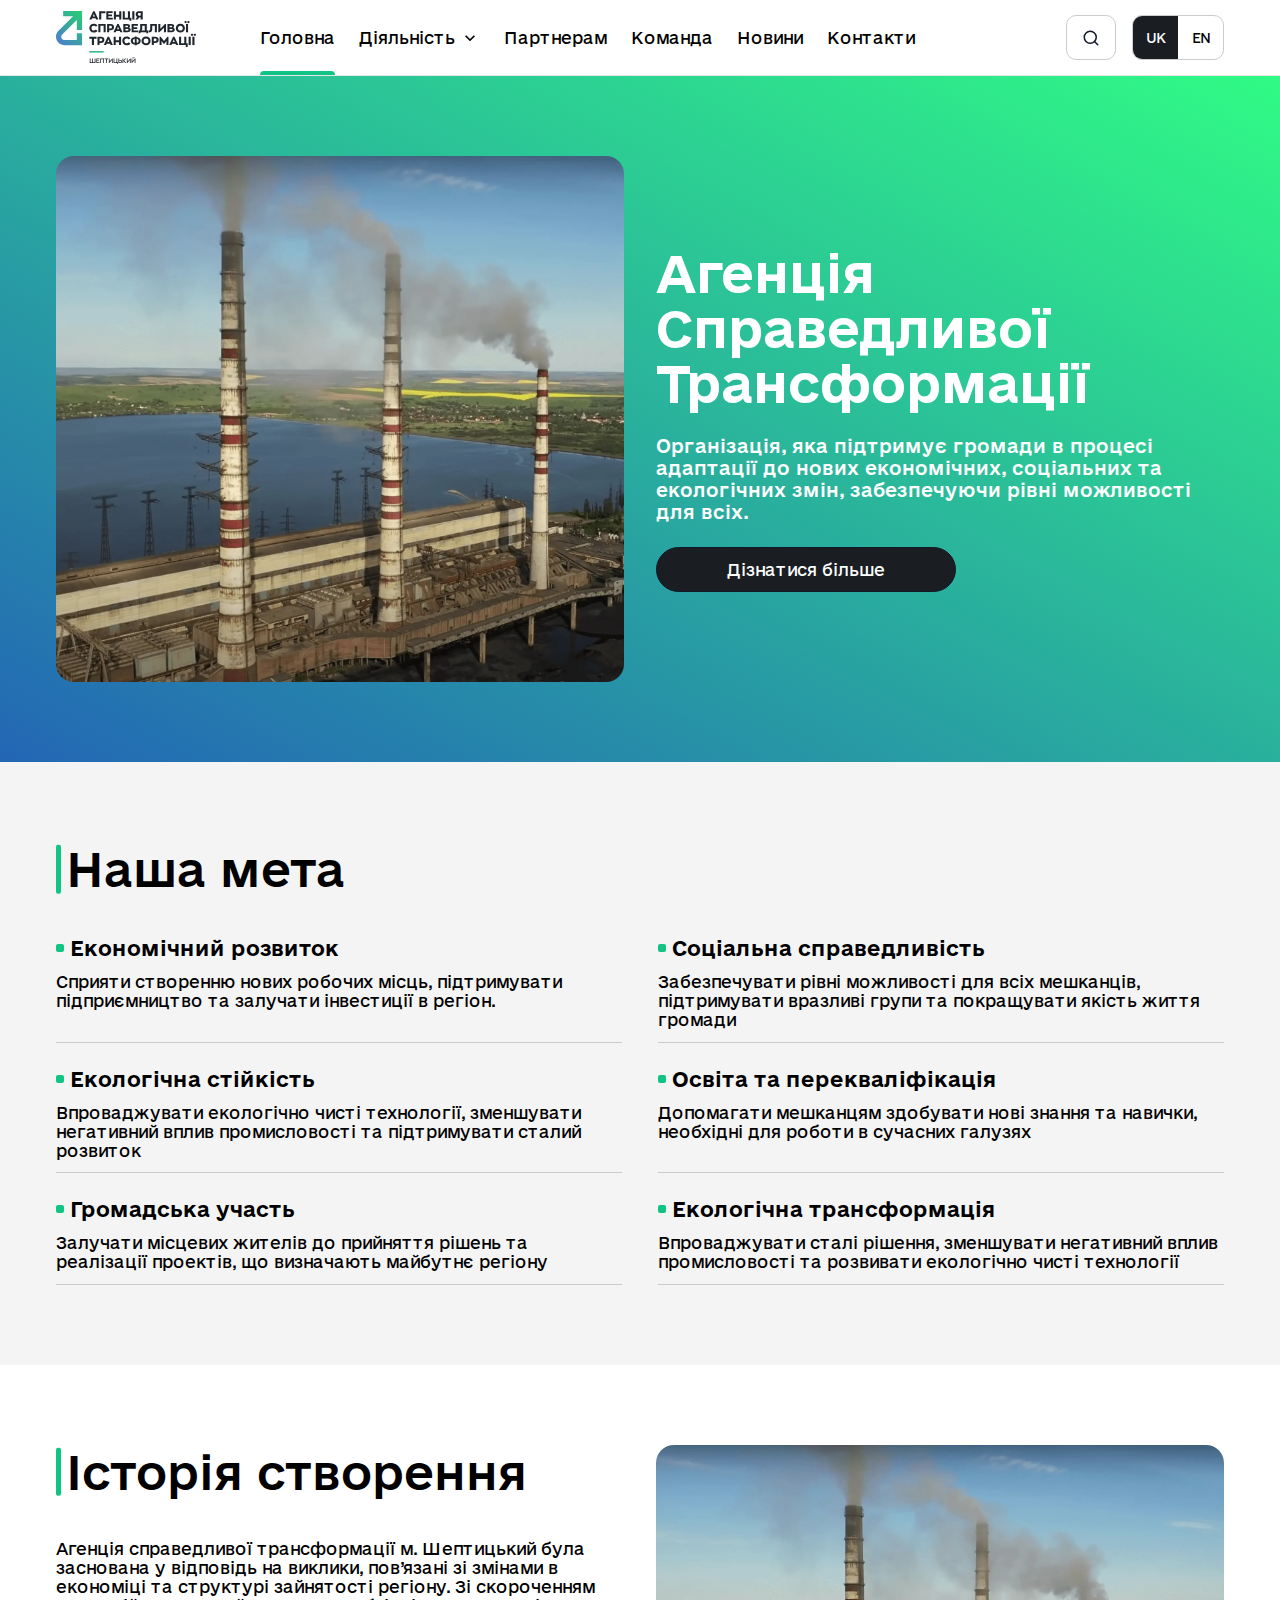
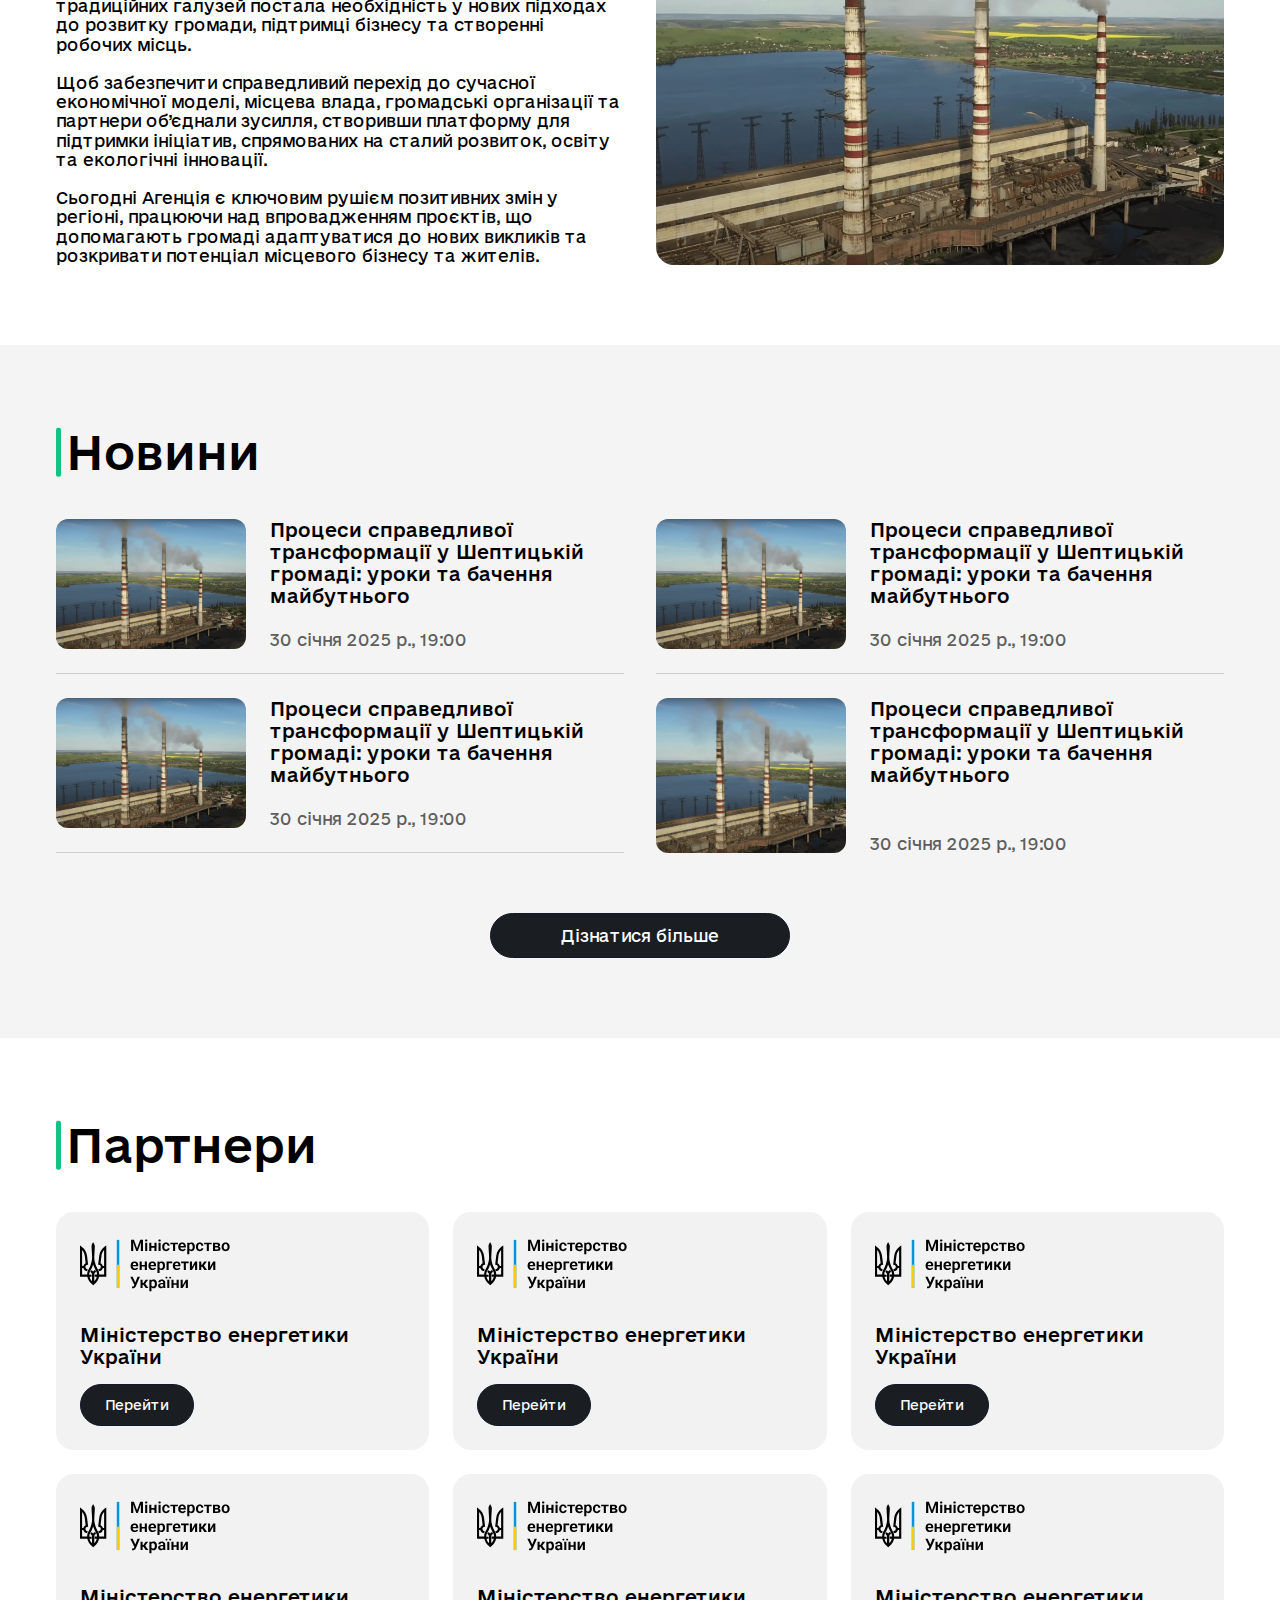
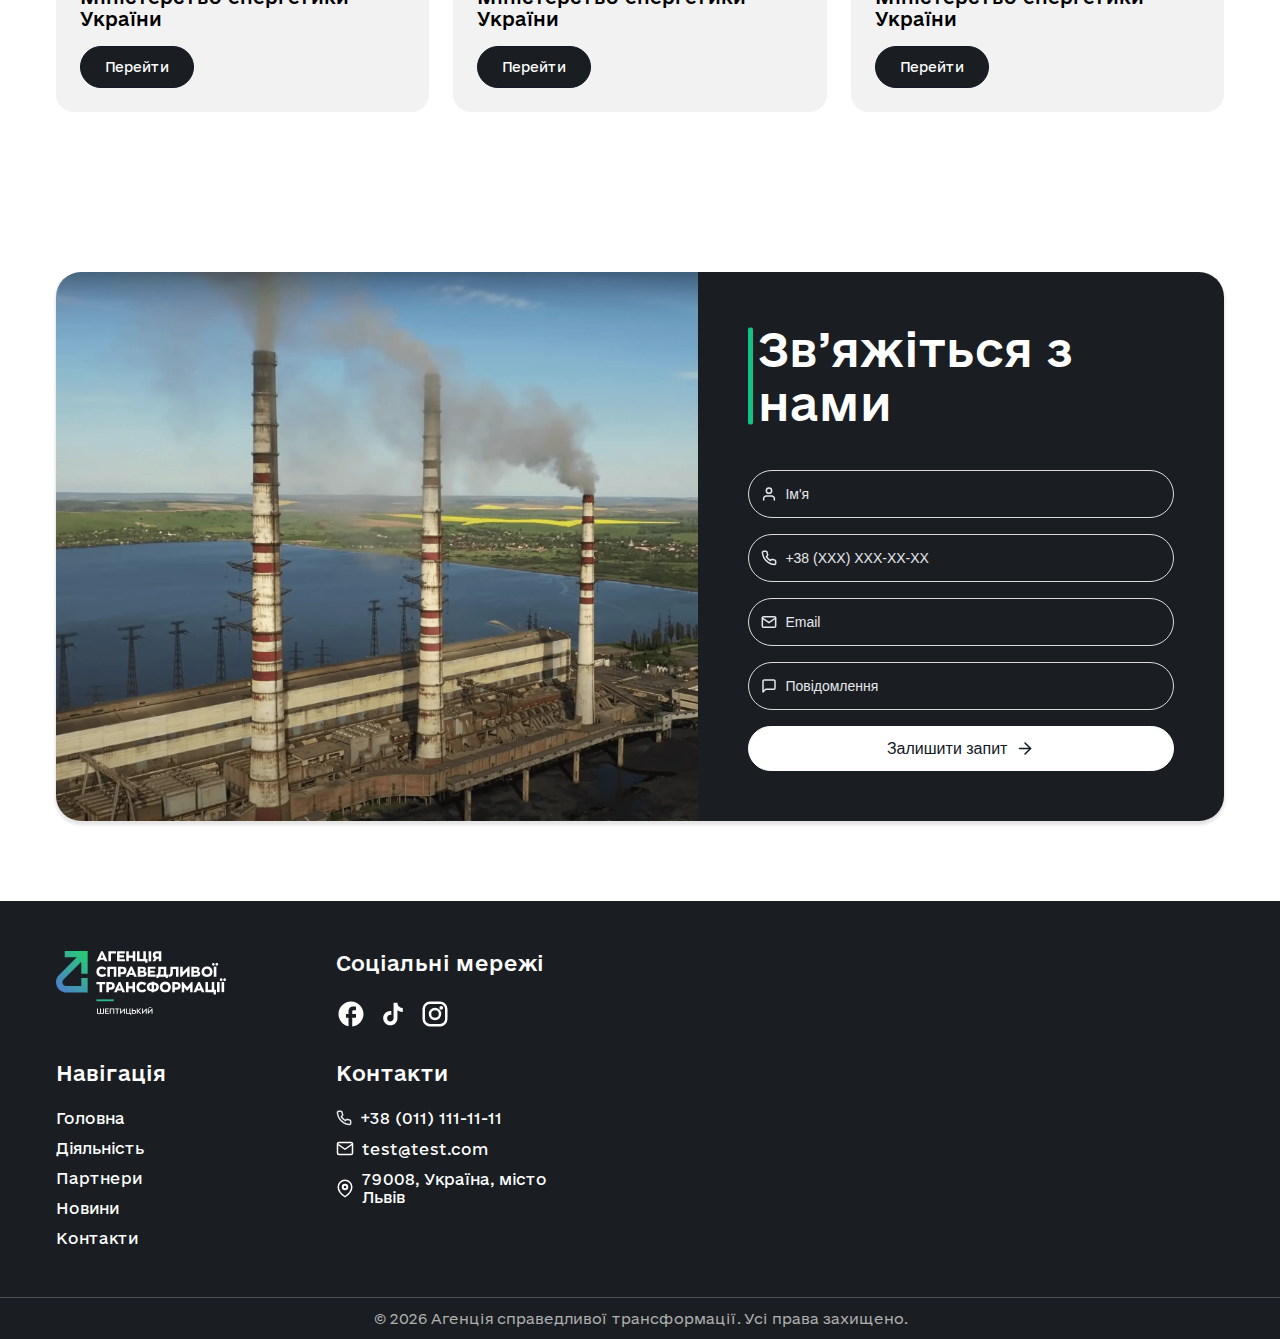
==== commit 51836310: "add" ====
--- a/index.html
+++ b/index.html
@@ -40,9 +40,7 @@
         <div class="header-container">
           <div class="left">
             <a href="index.html" class="header-logo">
-              Агенція <br />
-              Cправедливої <br />
-              Трансформації
+              <img src="./img/logo.svg" alt="" />
             </a>
             <nav class="header-nav">
               <ul class="nav-list">
@@ -50,16 +48,37 @@
                   <a href="index.html" class="nav-link">Головна</a>
                 </li>
                 <li class="nav-item">
-                  <a href="catalog.html" class="nav-link">Діяльність</a>
+                  <div href="activity.html" class="nav-link">
+                    Діяльність <img src="./img/drop_arrow.svg" alt="" />
+                  </div>
+                  <ul class="sub-menu">
+                    <li class="sub-item">
+                      <a href="events.html" class="sub-link">Події </a>
+                    </li>
+                    <li class="sub-item">
+                      <a href="community.html" class="sub-link"
+                        >Шептицька громада на шляху Справедливої
+                        трансформації</a
+                      >
+                    </li>
+                    <li class="sub-item">
+                      <a href="projects.html" class="sub-link"
+                        >Локальні та міжнародні проєкти
+                      </a>
+                    </li>
+                  </ul>
                 </li>
                 <li class="nav-item">
-                  <a href="about.html" class="nav-link">Партнери</a>
+                  <a href="partners.html" class="nav-link">Партнерам</a>
                 </li>
                 <li class="nav-item">
-                  <a href="about.html" class="nav-link">Новини</a>
+                  <a href="team.html" class="nav-link">Команда</a>
                 </li>
                 <li class="nav-item">
-                  <a href="about.html" class="nav-link">Контакти</a>
+                  <a href="news.html" class="nav-link">Новини</a>
+                </li>
+                <li class="nav-item">
+                  <a href="contacts.html" class="nav-link">Контакти</a>
                 </li>
               </ul>
               <div class="mobile-bottom">
@@ -182,75 +201,50 @@
         ></div>
       </div>
     </section>
-    <section class="gallery">
-      <div class="container">
-        <h2 class="section-title">Галарея</h2>
-        <div class="gallery-list">
-          <a
-            href="./img/hero-img.webp"
-            data-fancybox="gallery"
-            class="gallery-item"
-          >
-            <img src="./img/hero-img.webp" alt="" />
+    <section class="news-prev">
+      <div class="container">
+        <div class="head"><h2 class="section-title">Новини</h2></div>
+        <div class="news-list">
+          <a href="open-news.html" class="news-item">
+            <div class="img-card"><img src="./img/hero-img.webp" alt="" /></div>
+            <div class="info">
+              <p class="title_18">
+                Процеси справедливої трансформації у Шептицькій громаді: уроки
+                та бачення майбутнього
+              </p>
+              <p class="date">30 січня 2025 р., 19:00</p>
+            </div>
           </a>
-          <a
-            href="./img/hero-img.webp"
-            data-fancybox="gallery"
-            class="gallery-item"
-          >
-            <img src="./img/hero-img.webp" alt="" />
+          <a href="open-news.html" class="news-item">
+            <div class="img-card"><img src="./img/hero-img.webp" alt="" /></div>
+            <div class="info">
+              <p class="title_18">
+                Процеси справедливої трансформації у Шептицькій громаді: уроки
+                та бачення майбутнього
+              </p>
+              <p class="date">30 січня 2025 р., 19:00</p>
+            </div> </a
+          ><a href="open-news.html" class="news-item">
+            <div class="img-card"><img src="./img/hero-img.webp" alt="" /></div>
+            <div class="info">
+              <p class="title_18">
+                Процеси справедливої трансформації у Шептицькій громаді: уроки
+                та бачення майбутнього
+              </p>
+              <p class="date">30 січня 2025 р., 19:00</p>
+            </div> </a
+          ><a href="open-news.html" class="news-item">
+            <div class="img-card"><img src="./img/hero-img.webp" alt="" /></div>
+            <div class="info">
+              <p class="title_18">
+                Процеси справедливої трансформації у Шептицькій громаді: уроки
+                та бачення майбутнього
+              </p>
+              <p class="date">30 січня 2025 р., 19:00</p>
+            </div>
           </a>
-          <a
-            href="./img/hero-img.webp"
-            data-fancybox="gallery"
-            class="gallery-item"
-          >
-            <img src="./img/hero-img.webp" alt="" />
-          </a>
-          <a
-            href="./img/hero-img.webp"
-            data-fancybox="gallery"
-            class="gallery-item"
-          >
-            <img src="./img/hero-img.webp" alt="" />
-          </a>
-        </div>
-        <div class="slider-navigation">
-          <div class="prev">
-            <svg
-              xmlns="http://www.w3.org/2000/svg"
-              width="18"
-              height="19"
-              viewBox="0 0 18 19"
-              fill="none"
-            >
-              <path
-                d="M11.25 14L6.75 9.5L11.25 5"
-                stroke="#1F2937"
-                stroke-width="1.5"
-                stroke-linecap="round"
-                stroke-linejoin="round"
-              />
-            </svg>
-          </div>
-          <div class="next">
-            <svg
-              xmlns="http://www.w3.org/2000/svg"
-              width="18"
-              height="19"
-              viewBox="0 0 18 19"
-              fill="none"
-            >
-              <path
-                d="M6.75 14L11.25 9.5L6.75 5"
-                stroke="#1F2937"
-                stroke-width="1.5"
-                stroke-linecap="round"
-                stroke-linejoin="round"
-              />
-            </svg>
-          </div>
-        </div>
+        </div>
+        <a href="news.html" class="btn more">Дізнатися більше</a>
       </div>
     </section>
     <section class="partners">
@@ -448,56 +442,70 @@
       </div>
     </section>
     <footer class="footer">
-      <div class="container">
-        <div class="wrapper">
-          <div class="col">
-            <a href="index.html" class="logo">
-              Агенція <br />
-              Cправедливої <br />
-              Трансформації
-            </a>
-          </div>
-          <div class="col">
-            <p class="title_18">Контакти</p>
-            <div class="contact-list list">
-              <a href="tel:7987654654" class="contact-item"
-                ><img src="./img/phone.svg" alt="" /> +38 (011) 111-11-11</a
-              >
-              <a href="mailto:test@test.com" class="contact-item"
-                ><img src="./img/mail.svg" alt="" /> test@test.com</a
-              >
-              <a href="#" class="contact-item"
-                ><img src="./img/pin.svg" alt="" />79008, Україна, місто
-                Львів</a
-              >
-            </div>
-          </div>
-          <div class="col">
-            <p class="title_18">Навігація</p>
-            <div class="footer-nav list">
-              <a href="index.html" class="footer-nav_link">Головна</a
-              ><a href="activity.html" class="footer-nav_link">Діяльність</a
-              ><a href="partners.html" class="footer-nav_link">Партнери</a
-              ><a href="news.html" class="footer-nav_link">Новини</a>
-              <a href="contacts.html" class="footer-nav_link">Контакти</a>
-            </div>
-          </div>
-          <div class="col">
-            <p class="title_18">Соціальні мережі</p>
-            <div class="soc-list">
-              <a href="#" class="soc-item">
-                <img src="./img/facebook.svg" alt="" />
+      <div class="body">
+        <div class="container">
+          <div class="wrapper">
+            <div class="col">
+              <a href="index.html" class="logo">
+                <img src="./img/logoWhite.svg" alt="" />
               </a>
-              <a href="#" class="soc-item">
-                <img src="./img/tiktok.svg" alt="" />
-              </a>
-              <a href="#" class="soc-item">
-                <img src="./img/instagram.svg" alt="" />
-              </a>
-            </div>
-          </div>
-        </div>
-      </div>
+            </div>
+
+            <div class="col">
+              <p class="title_18">Соціальні мережі</p>
+              <div class="soc-list">
+                <a href="#" class="soc-item">
+                  <img src="./img/facebook.svg" alt="" />
+                </a>
+                <a href="#" class="soc-item">
+                  <img src="./img/tiktok.svg" alt="" />
+                </a>
+                <a href="#" class="soc-item">
+                  <img src="./img/instagram.svg" alt="" />
+                </a>
+              </div>
+            </div>
+
+            <div class="col">
+              <p class="title_18">Навігація</p>
+              <div class="footer-nav list">
+                <a href="index.html" class="footer-nav_link">Головна</a
+                ><a href="activity.html" class="footer-nav_link">Діяльність</a
+                ><a href="partners.html" class="footer-nav_link">Партнери</a
+                ><a href="news.html" class="footer-nav_link">Новини</a>
+                <a href="contacts.html" class="footer-nav_link">Контакти</a>
+              </div>
+            </div>
+            <div class="col">
+              <p class="title_18">Контакти</p>
+              <div class="contact-list list">
+                <a href="tel:7987654654" class="contact-item"
+                  ><img src="./img/phone.svg" alt="" /> +38 (011) 111-11-11</a
+                >
+                <a href="mailto:test@test.com" class="contact-item"
+                  ><img src="./img/mail.svg" alt="" /> test@test.com</a
+                >
+                <a href="#" class="contact-item"
+                  ><img src="./img/pin.svg" alt="" />79008, Україна, місто
+                  Львів</a
+                >
+              </div>
+            </div>
+          </div>
+        </div>
+        <div class="map">
+          <iframe
+            src="https://www.google.com/maps/embed?pb=!1m18!1m12!1m3!1d82352.68481537332!2d23.92983575431388!3d49.83265984475226!2m3!1f0!2f0!3f0!3m2!1i1024!2i768!4f13.1!3m3!1m2!1s0x473add7c09109a57%3A0x4223c517012378e2!2z0JvRjNCy0ZbQsiwg0JvRjNCy0ZbQstGB0YzQutCwINC-0LHQu9Cw0YHRgtGMLCA3OTAwMA!5e0!3m2!1suk!2sua!4v1743512252846!5m2!1suk!2sua"
+            width="100%"
+            height="100%"
+            style="border: 0"
+            allowfullscreen=""
+            loading="lazy"
+            referrerpolicy="no-referrer-when-downgrade"
+          ></iframe>
+        </div>
+      </div>
+
       <div class="copyright">
         © <span class="copyright-year"></span> Агенція справедливої
         трансформації. Усі права захищено.
--- a/css/main.css
+++ b/css/main.css
@@ -1,81 +1,45 @@
 @charset "UTF-8";
 @font-face {
   font-family: "e-Ukraine";
-  src: url("../fonts/e-Ukraine/e-Ukraine-Regular.otf") format("opentype");
-  font-weight: normal;
+  src: url("../../fonts/e-Ukraine/e-Ukraine-Bold.woff2") format("woff2"), url("../../fonts/e-Ukraine/e-Ukraine-Bold.woff") format("woff");
+  font-weight: 700;
   font-style: normal;
 }
 @font-face {
   font-family: "e-Ukraine";
-  src: url("../fonts/e-Ukraine/e-Ukraine-Bold.otf") format("opentype");
-  font-weight: bold;
+  src: url("../../fonts/e-Ukraine/e-Ukraine-Medium.woff2") format("woff2"), url("../../fonts/e-Ukraine/e-Ukraine-Medium.woff") format("woff");
+  font-weight: 500;
   font-style: normal;
 }
 @font-face {
   font-family: "e-Ukraine";
-  src: url("../fonts/e-Ukraine/e-Ukraine-Light.otf") format("opentype");
+  src: url("../../fonts/e-Ukraine/e-Ukraine-Regular.woff2") format("woff2"), url("../../fonts/e-Ukraine/e-Ukraine-Regular.woff") format("woff");
+  font-weight: 400;
+  font-style: normal;
+}
+@font-face {
+  font-family: "e-Ukraine";
+  src: url("../../fonts/e-Ukraine/e-Ukraine-Light.woff2") format("woff2"), url("../../fonts/e-Ukraine/e-Ukraine-Light.woff") format("woff");
   font-weight: 300;
   font-style: normal;
 }
 @font-face {
   font-family: "e-Ukraine";
-  src: url("../fonts/e-Ukraine/e-Ukraine-Medium.otf") format("opentype");
-  font-weight: 500;
+  src: url("../../fonts/e-Ukraine/e-Ukraine-Thin.woff2") format("woff2"), url("../../fonts/e-Ukraine/e-Ukraine-Thin.woff") format("woff");
+  font-weight: 200;
   font-style: normal;
 }
 @font-face {
   font-family: "e-Ukraine";
-  src: url("../fonts/e-Ukraine/e-Ukraine-Thin.otf") format("opentype");
+  src: url("../../fonts/e-Ukraine/e-Ukraine-UltraLight.woff2") format("woff2"), url("../../fonts/e-Ukraine/e-Ukraine-UltraLight.woff") format("woff");
   font-weight: 100;
   font-style: normal;
 }
-@font-face {
-  font-family: "e-Ukraine";
-  src: url("../fonts/e-Ukraine/e-Ukraine-UltraLight.otf") format("opentype");
-  font-weight: 200;
-  font-style: normal;
-}
-/* Підключаємо шрифти e-Ukraine Head */
-@font-face {
-  font-family: "e-Ukraine Head";
-  src: url("../fonts/e-Ukraine Head/e-UkraineHead-Regular.otf") format("opentype");
-  font-weight: normal;
-  font-style: normal;
-}
-@font-face {
-  font-family: "e-Ukraine Head";
-  src: url("../fonts/e-Ukraine Head/e-UkraineHead-Bold.otf") format("opentype");
-  font-weight: bold;
-  font-style: normal;
-}
-@font-face {
-  font-family: "e-Ukraine Head";
-  src: url("../fonts/e-Ukraine Head/e-UkraineHead-Light.otf") format("opentype");
-  font-weight: 300;
-  font-style: normal;
-}
-@font-face {
-  font-family: "e-Ukraine Head";
-  src: url("../fonts/e-Ukraine Head/e-UkraineHead-Medium.otf") format("opentype");
-  font-weight: 500;
-  font-style: normal;
-}
-@font-face {
-  font-family: "e-Ukraine Head";
-  src: url("../fonts/e-Ukraine Head/e-UkraineHead-Thin.otf") format("opentype");
-  font-weight: 100;
-  font-style: normal;
-}
-@font-face {
-  font-family: "e-Ukraine Head";
-  src: url("../fonts/e-Ukraine Head/e-UkraineHead-UltraLight.otf") format("opentype");
-  font-weight: 200;
-  font-style: normal;
-}
 :root {
-  --accent-color1: #eb8d00;
-  --accent-color2: #000;
+  --accent-color1: #12c483;
+  --accent-color2: #1a1e23;
   --blue: #243052;
+  --gradient: linear-gradient(to bottom left, #30fb85 0%, #2366b5 100%);
 }
 
 *,
@@ -93,7 +57,7 @@
 }
 
 body {
-  font-family: "e-Ukraine", sans-serif;
+  font-family: "e-Ukraine";
   margin: 0;
   overflow-x: hidden;
   background-color: #fff;
@@ -133,7 +97,7 @@
 }
 
 .container {
-  max-width: 1424px;
+  max-width: 1524px;
   width: 100%;
   padding: 0px 56px;
   margin: 0 auto;
@@ -164,7 +128,7 @@
 }
 
 .btn {
-  background-color: #000000;
+  background-color: var(--accent-color2);
   color: #fff;
   font-size: 16px;
   font-style: normal;
@@ -339,6 +303,11 @@
   line-height: 120%;
 }
 
+.title_18 {
+  font-size: 18px;
+  font-weight: 500;
+}
+
 .title_20 {
   font-size: 20px;
   font-weight: 500;
@@ -350,7 +319,7 @@
 }
 
 .section-title {
-  font-size: 40px;
+  font-size: 45px;
   font-weight: 500;
   position: relative;
   padding-left: 10px;
@@ -365,7 +334,7 @@
   content: "";
   width: 5px;
   height: 90%;
-  background-color: var(--accent-color1);
+  background: var(--accent-color1);
   position: absolute;
   left: 0;
   top: 50%;
@@ -395,7 +364,7 @@
   border-bottom: 1px solid var(--Grey-Grey-48, #e5e7eb);
 }
 .header .search-banner {
-  background-color: #161616;
+  background-color: var(--accent-color2);
   max-height: 0px;
   overflow: hidden;
   padding: 0;
@@ -487,7 +456,7 @@
   -webkit-box-pack: center;
       -ms-flex-pack: center;
           justify-content: center;
-  background-color: #ebebeb;
+  background-color: var(--accent-color1);
   cursor: pointer;
   border-radius: 0 10px 10px 0;
 }
@@ -545,13 +514,7 @@
   height: 100%;
 }
 .header .header-logo {
-  color: #000;
-  font-size: 14px;
-  line-height: 110%;
-  border-left: 4px solid var(--accent-color1);
-  padding-left: 5px;
-  font-weight: 600;
-  letter-spacing: 2px;
+  width: 140px;
 }
 @media screen and (max-width: 768px) {
   .header .header-logo {
@@ -630,8 +593,56 @@
   height: 100%;
   position: relative;
 }
-.header .nav-item.current::after {
-  height: 4px;
+.header .nav-item:hover .sub-menu {
+  display: block;
+}
+@media screen and (min-width: 1025px) {
+  .header .nav-item:hover .nav-link img {
+    -webkit-transform: rotate(180deg);
+            transform: rotate(180deg);
+  }
+}
+.header .nav-item .sub-menu {
+  position: absolute;
+  width: 350px;
+  background-color: #fff;
+  -webkit-box-shadow: 0px 3px 3px 1px rgba(0, 0, 0, 0.3411764706);
+          box-shadow: 0px 3px 3px 1px rgba(0, 0, 0, 0.3411764706);
+  border-radius: 0 0 12px 12px;
+  overflow: hidden;
+  display: none;
+}
+@media screen and (max-width: 1024px) {
+  .header .nav-item .sub-menu {
+    position: static;
+    -webkit-box-shadow: none;
+            box-shadow: none;
+    border-radius: 0;
+    width: 100%;
+  }
+}
+.header .nav-item .sub-menu .sub-link {
+  padding: 12px 16px;
+  display: block;
+  font-size: 16px;
+  color: #000;
+  border-bottom: 1px solid #eaeaea;
+}
+@media screen and (min-width: 1025px) {
+  .header .nav-item .sub-menu .sub-link:hover {
+    color: #fff;
+    background-color: #000;
+  }
+}
+@media screen and (min-width: 1025px) {
+  .header .nav-item.current::after {
+    height: 4px;
+  }
+}
+@media screen and (max-width: 1024px) {
+  .header .nav-item.current .nav-link {
+    font-weight: 600;
+  }
 }
 .header .nav-item path {
   stroke: #fff;
@@ -681,10 +692,9 @@
           transform: rotate(180deg);
 }
 .header .nav-link {
-  font-family: "e-Ukraine", sans-serif;
   color: #000000;
-  font-size: 15px;
-  font-weight: 300;
+  font-size: 16px;
+  font-weight: 400;
   cursor: pointer;
   -webkit-transition: all 0.1s linear;
   transition: all 0.1s linear;
@@ -695,9 +705,12 @@
   -webkit-box-align: center;
       -ms-flex-align: center;
           align-items: center;
-}
-.header .nav-link path {
-  stroke: #000000;
+  display: flex;
+  align-items: center;
+  gap: 5px;
+}
+.header .nav-link img {
+  width: 20px;
 }
 @media screen and (max-width: 1024px) {
   .header .nav-link {
@@ -856,6 +869,9 @@
   color: #fff;
 }
 
+.hero {
+  background: var(--gradient);
+}
 .hero .container {
   display: -webkit-box;
   display: -ms-flexbox;
@@ -873,7 +889,7 @@
 }
 .hero .img-card {
   width: 50%;
-  background-color: rgb(176, 176, 176);
+  background: #ccc;
   border-radius: 18px;
   background-position: center;
   background-size: cover;
@@ -882,6 +898,7 @@
   .hero .img-card {
     width: 100%;
     height: 250px;
+    border-radius: 12px;
   }
 }
 .hero .right {
@@ -911,11 +928,15 @@
 .hero .hero-title {
   font-size: 50px;
   line-height: 110%;
+  color: #fff;
 }
 @media screen and (max-width: 1024px) {
   .hero .hero-title {
     font-size: 32px;
   }
+}
+.hero .text_18 {
+  color: #fff;
 }
 @media screen and (max-width: 1024px) {
   .hero .text_18 {
@@ -979,7 +1000,7 @@
   content: "";
   width: 8px;
   height: 8px;
-  background-color: #233c8d;
+  background-color: var(--accent-color1);
   border-radius: 2px;
 }
 .history .container {
@@ -1015,6 +1036,7 @@
   .history .img-card {
     width: 100%;
     height: 250px;
+    border-radius: 12px;
   }
 }
 
@@ -1086,8 +1108,6 @@
   width: calc((100% - 48px) / 3);
   padding: 24px;
   background-color: #f2f2f2;
-  -webkit-box-shadow: 0px 3px 3px 1px rgba(226, 226, 226, 0.9058823529);
-          box-shadow: 0px 3px 3px 1px rgba(226, 226, 226, 0.9058823529);
   border-radius: 18px;
   display: -webkit-box;
   display: -ms-flexbox;
@@ -1121,6 +1141,7 @@
   width: -moz-fit-content;
   width: fit-content;
   margin-top: auto;
+  font-size: 13px;
 }
 
 .contactUs .wrapper {
@@ -1164,7 +1185,7 @@
 .contactUs .form-wrapper {
   width: 45%;
   padding: 50px;
-  background-color: #000000;
+  background-color: var(--accent-color2);
 }
 @media screen and (max-width: 1024px) {
   .contactUs .form-wrapper {
@@ -1175,7 +1196,7 @@
 @media screen and (max-width: 768px) {
   .contactUs .form-wrapper {
     width: 100%;
-    padding: 50px 24px;
+    padding: 38px 18px;
     background-color: rgba(0, 0, 0, 0.6392156863);
   }
 }
@@ -1263,8 +1284,39 @@
   top: 16px;
 }
 .footer {
+  background-color: var(--accent-color2);
+}
+.footer .body {
+  display: -webkit-box;
+  display: -ms-flexbox;
+  display: flex;
+}
+@media screen and (max-width: 1024px) {
+  .footer .body {
+    -webkit-box-orient: vertical;
+    -webkit-box-direction: normal;
+        -ms-flex-direction: column;
+            flex-direction: column;
+  }
+}
+.footer .body .container {
+  width: 50%;
   padding-top: 50px;
-  background-color: #000000;
+}
+@media screen and (max-width: 1024px) {
+  .footer .body .container {
+    width: 100%;
+    padding-top: 30px;
+  }
+}
+.footer .body .map {
+  width: 50%;
+}
+@media screen and (max-width: 1024px) {
+  .footer .body .map {
+    width: 100%;
+    height: 300px;
+  }
 }
 .footer .wrapper {
   display: -webkit-box;
@@ -1276,7 +1328,7 @@
   padding-bottom: 50px;
 }
 .footer .col {
-  width: calc((100% - 96px) / 4);
+  width: calc((100% - 32px) / 2);
 }
 @media screen and (max-width: 1024px) {
   .footer .col {
@@ -1289,19 +1341,21 @@
   }
 }
 .footer .logo {
-  color: #ffffff;
-  font-size: 14px;
-  line-height: 110%;
-  border-left: 4px solid var(--accent-color1);
-  padding-left: 5px;
-  font-weight: 600;
-  letter-spacing: 2px;
   display: block;
+  max-width: 170px;
+}
+.footer .logo img {
+  width: 100%;
 }
 .footer .title_18 {
   color: #fff;
   margin-bottom: 24px;
   font-size: 20px;
+}
+@media screen and (max-width: 1024px) {
+  .footer .title_18 {
+    font-size: 18px;
+  }
 }
 .footer .list {
   display: -webkit-box;
@@ -1355,4 +1409,358 @@
   font-size: 14px;
   font-weight: 300;
   border-top: 1px solid rgba(107, 107, 107, 0.631372549);
+}
+
+.news .news-list {
+  display: -webkit-box;
+  display: -ms-flexbox;
+  display: flex;
+  -webkit-box-orient: vertical;
+  -webkit-box-direction: normal;
+      -ms-flex-direction: column;
+          flex-direction: column;
+  gap: 24px;
+}
+.news .head {
+  display: -webkit-box;
+  display: -ms-flexbox;
+  display: flex;
+  -webkit-box-pack: justify;
+      -ms-flex-pack: justify;
+          justify-content: space-between;
+  -webkit-box-align: end;
+      -ms-flex-align: end;
+          align-items: flex-end;
+  margin-bottom: 60px;
+}
+@media screen and (max-width: 1024px) {
+  .news .head {
+    -webkit-box-orient: vertical;
+    -webkit-box-direction: normal;
+        -ms-flex-direction: column;
+            flex-direction: column;
+    -webkit-box-align: start;
+        -ms-flex-align: start;
+            align-items: flex-start;
+    gap: 40px;
+  }
+}
+@media screen and (max-width: 768px) {
+  .news .head {
+    gap: 24px;
+    margin-bottom: 40px;
+  }
+}
+.news .head .filters {
+  display: -webkit-box;
+  display: -ms-flexbox;
+  display: flex;
+  gap: 24px;
+  cursor: pointer;
+  max-width: 100%;
+  overflow: auto;
+}
+.news .head .filters::-webkit-scrollbar {
+  height: 3px;
+}
+.news .head .filters::-webkit-scrollbar-track {
+  background: #e8e8e8;
+  border-radius: 10px;
+}
+.news .head .filters::-webkit-scrollbar-thumb {
+  background: #000000;
+  border-radius: 2px;
+}
+@media screen and (max-width: 768px) {
+  .news .head .filters {
+    gap: 16px;
+    padding-bottom: 8px;
+  }
+}
+.news .head .filters .filter-item {
+  -webkit-transition: all 0.1s linear;
+  transition: all 0.1s linear;
+  border: 1px solid #000;
+  border-radius: 100px;
+  padding: 10px 18px;
+}
+.news .head .filters .filter-item:hover {
+  background-color: #000;
+  color: #fff;
+}
+.news .head .filters .filter-item.open {
+  background-color: #000;
+  color: #fff;
+}
+@media screen and (max-width: 768px) {
+  .news .head .filters .filter-item {
+    padding: 8px 16px;
+    font-size: 14px;
+  }
+}
+.news .section-title {
+  margin-bottom: 0;
+}
+.news .news-item {
+  display: -webkit-box;
+  display: -ms-flexbox;
+  display: flex;
+  gap: 24px;
+  padding-bottom: 24px;
+  border-bottom: 1px solid #ccc;
+}
+@media screen and (max-width: 768px) {
+  .news .news-item {
+    -webkit-box-orient: vertical;
+    -webkit-box-direction: normal;
+        -ms-flex-direction: column;
+            flex-direction: column;
+  }
+}
+.news .img-card {
+  width: 350px;
+  height: 200px;
+  border-radius: 12px;
+  overflow: hidden;
+}
+@media screen and (max-width: 768px) {
+  .news .img-card {
+    width: 100%;
+  }
+}
+.news .img-card img {
+  height: 100%;
+  width: 100%;
+  -o-object-fit: cover;
+     object-fit: cover;
+}
+.news .info-part {
+  display: -webkit-box;
+  display: -ms-flexbox;
+  display: flex;
+  -webkit-box-orient: vertical;
+  -webkit-box-direction: normal;
+      -ms-flex-direction: column;
+          flex-direction: column;
+  -webkit-box-pack: justify;
+      -ms-flex-pack: justify;
+          justify-content: space-between;
+}
+@media screen and (max-width: 768px) {
+  .news .info-part {
+    width: 100%;
+    gap: 24px;
+  }
+}
+.news .title_18 {
+  color: #000000;
+}
+.news .title_18:hover {
+  text-decoration: underline;
+}
+@media screen and (max-width: 768px) {
+  .news .title_18 {
+    font-size: 16px;
+  }
+}
+.news .info {
+  display: -webkit-box;
+  display: -ms-flexbox;
+  display: flex;
+  -webkit-box-orient: horizontal;
+  -webkit-box-direction: reverse;
+      -ms-flex-direction: row-reverse;
+          flex-direction: row-reverse;
+  -webkit-box-pack: end;
+      -ms-flex-pack: end;
+          justify-content: flex-end;
+  gap: 40px;
+  color: #6b6b6b;
+}
+@media screen and (max-width: 768px) {
+  .news .info {
+    -webkit-box-pack: justify;
+        -ms-flex-pack: justify;
+            justify-content: space-between;
+    font-size: 14px;
+  }
+}
+.news .more {
+  margin: 0 auto;
+  margin-top: 50px;
+  max-width: 300px;
+}
+
+.news-prev {
+  background-color: #f4f4f4;
+}
+.news-prev .news-list {
+  display: -webkit-box;
+  display: -ms-flexbox;
+  display: flex;
+  -ms-flex-wrap: wrap;
+      flex-wrap: wrap;
+  gap: 24px 32px;
+}
+.news-prev .news-item {
+  width: calc((100% - 32px) / 2);
+  display: -webkit-box;
+  display: -ms-flexbox;
+  display: flex;
+  gap: 24px;
+}
+@media screen and (max-width: 768px) {
+  .news-prev .news-item {
+    width: 100%;
+    -webkit-box-orient: vertical;
+    -webkit-box-direction: normal;
+        -ms-flex-direction: column;
+            flex-direction: column;
+    gap: 16px;
+  }
+}
+.news-prev .news-item:not(:last-child) {
+  padding-bottom: 24px;
+  border-bottom: 1px solid #ccc;
+}
+@media screen and (min-width: 769px) {
+  .news-prev .news-item:nth-child(-n+2) {
+    padding-bottom: 24px;
+    border-bottom: 1px solid #ccc;
+  }
+}
+.news-prev .news-item:hover .title_18 {
+  text-decoration: underline;
+}
+.news-prev .img-card {
+  border-radius: 12px;
+  overflow: hidden;
+  width: 35%;
+}
+@media screen and (max-width: 768px) {
+  .news-prev .img-card {
+    width: 100%;
+    height: 170px;
+  }
+}
+.news-prev .img-card img {
+  width: 100%;
+  height: 100%;
+  -o-object-fit: cover;
+     object-fit: cover;
+}
+.news-prev .info {
+  width: 65%;
+  display: -webkit-box;
+  display: -ms-flexbox;
+  display: flex;
+  -webkit-box-orient: vertical;
+  -webkit-box-direction: normal;
+      -ms-flex-direction: column;
+          flex-direction: column;
+  -webkit-box-pack: justify;
+      -ms-flex-pack: justify;
+          justify-content: space-between;
+}
+@media screen and (max-width: 768px) {
+  .news-prev .info {
+    width: 100%;
+  }
+}
+.news-prev .title_18 {
+  color: #000;
+  cursor: pointer;
+  margin-bottom: 16px;
+}
+@media screen and (max-width: 768px) {
+  .news-prev .title_18 {
+    font-size: 16px;
+  }
+}
+.news-prev .date {
+  color: #5e5e5e;
+  cursor: pointer;
+  font-size: 16px;
+}
+@media screen and (max-width: 768px) {
+  .news-prev .date {
+    font-size: 14px;
+  }
+}
+.news-prev .more {
+  display: block;
+  width: 100%;
+  max-width: 300px;
+  margin: 0 auto;
+  margin-top: 60px;
+}
+@media screen and (max-width: 768px) {
+  .news-prev .more {
+    margin-top: 40px;
+  }
+}
+
+.our-team .team-list {
+  display: -webkit-box;
+  display: -ms-flexbox;
+  display: flex;
+  -ms-flex-wrap: wrap;
+      flex-wrap: wrap;
+  gap: 24px 40px;
+}
+.our-team .team-item {
+  display: -webkit-box;
+  display: -ms-flexbox;
+  display: flex;
+  gap: 24px;
+  width: calc((100% - 40px) / 2);
+  border-bottom: 1px solid #a6a6a6;
+  padding-bottom: 24px;
+}
+@media screen and (max-width: 768px) {
+  .our-team .team-item {
+    width: 100%;
+    -webkit-box-orient: vertical;
+    -webkit-box-direction: normal;
+        -ms-flex-direction: column;
+            flex-direction: column;
+  }
+}
+.our-team .img-card {
+  width: 200px;
+  height: 190px;
+  overflow: hidden;
+  border-radius: 12px;
+}
+@media screen and (max-width: 768px) {
+  .our-team .img-card {
+    width: 100%;
+    height: 280px;
+  }
+}
+.our-team .img-card img {
+  width: 100%;
+  height: 100%;
+  -o-object-fit: cover;
+     object-fit: cover;
+  -o-object-position: top;
+     object-position: top;
+}
+.our-team .name {
+  font-size: 24px;
+  margin-bottom: 24px;
+}
+@media screen and (max-width: 768px) {
+  .our-team .name {
+    font-size: 20px;
+    margin-bottom: 16px;
+  }
+}
+.our-team .position {
+  color: rgba(130, 130, 130, 0.9333333333);
+}
+@media screen and (max-width: 768px) {
+  .our-team .position {
+    font-size: 14px;
+  }
 }